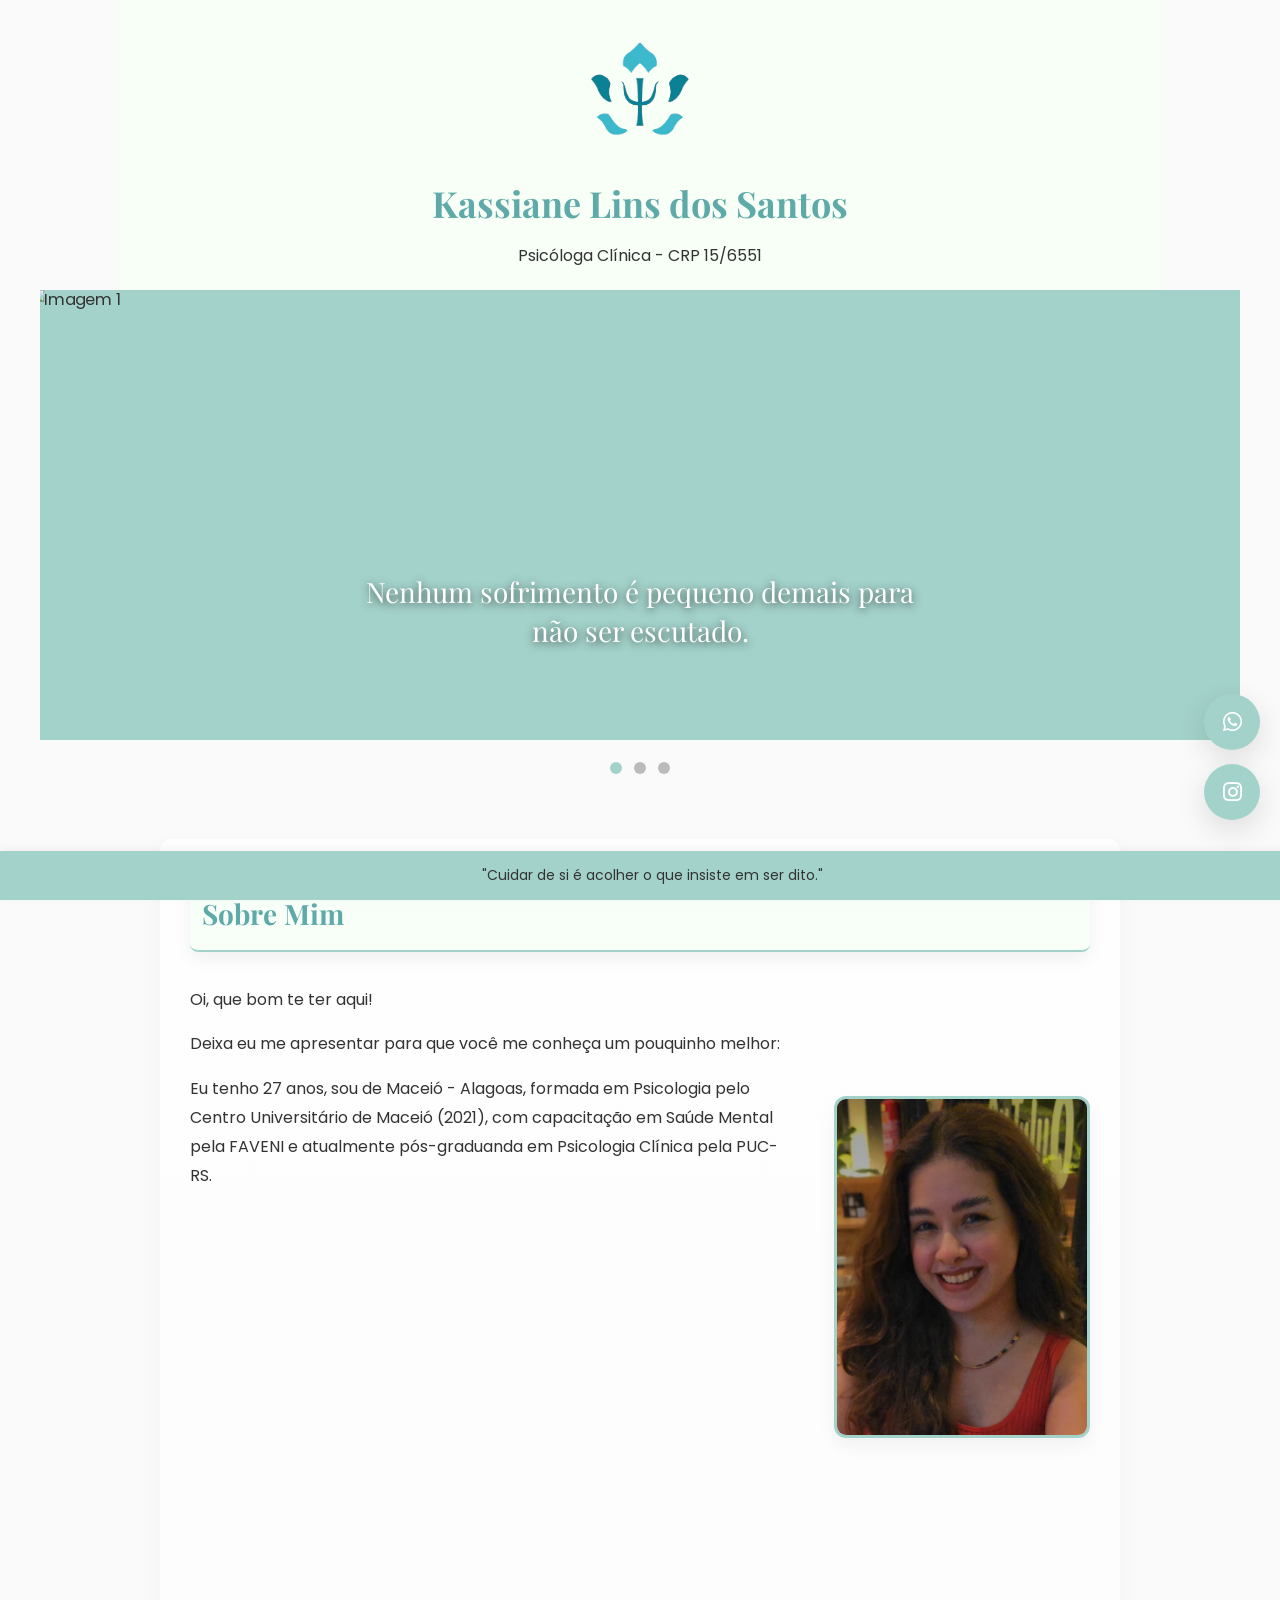
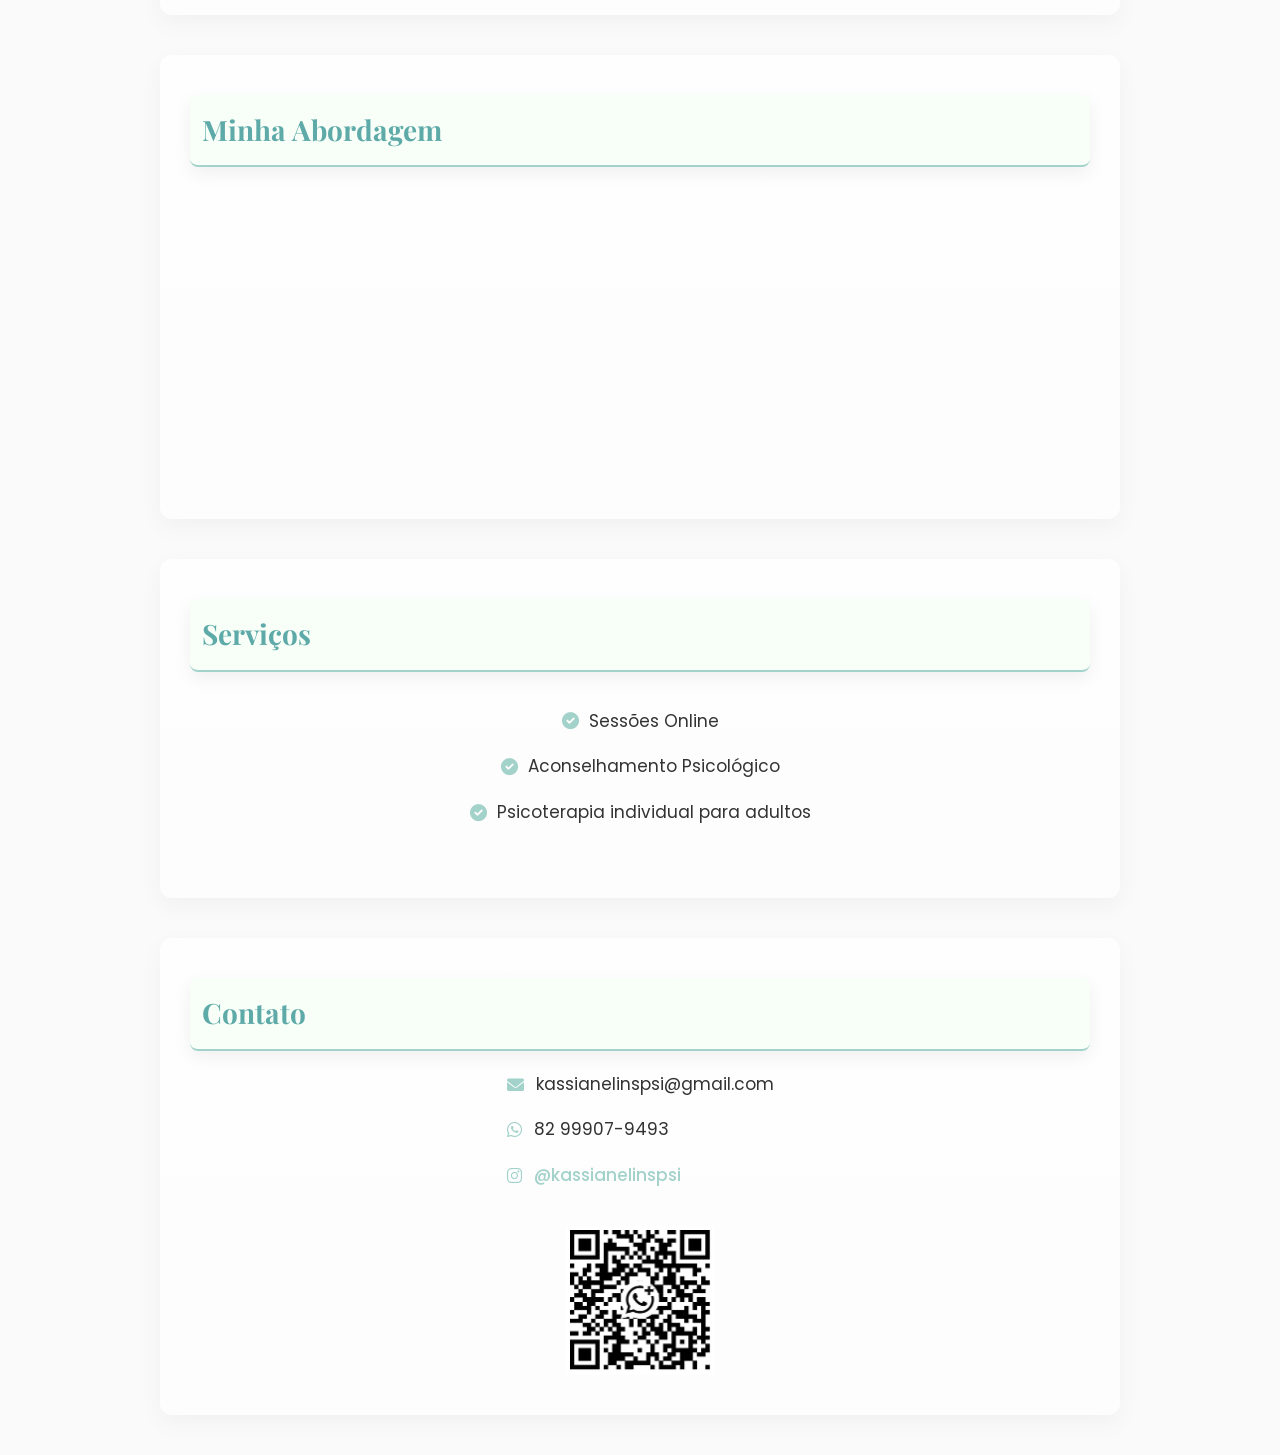
==== index.html @ fc00e834 ". ." ====
<!DOCTYPE html>
<html lang="pt-br">
<head>
<!-- Google tag (gtag.js) -->
<script async src="https://www.googletagmanager.com/gtag/js?id=AW-17583086967"></script>
<script>
  window.dataLayer = window.dataLayer || [];
  function gtag(){dataLayer.push(arguments);}
  gtag('js', new Date());
  gtag('config', 'AW-17583086967');
</script>

    
    <meta charset="UTF-8" />
    <meta name="viewport" content="width=device-width, initial-scale=1.0"/>
    <title>Kassiane Lins – Psicóloga Clínica</title>

    <link rel="stylesheet" href="css/style.css">

    <link href="https://fonts.googleapis.com/css2?family=Poppins:wght@300;400;500;600;700&family=Playfair+Display:ital,wght@0,400;0,700;1,400&display=swap" rel="stylesheet">
    <link rel="stylesheet" href="https://cdnjs.cloudflare.com/ajax/libs/font-awesome/6.0.0-beta3/css/all.min.css">
</head>
<body>

    <div class="header-placeholder" id="header-placeholder"></div>
    <div class="header" id="header" data-keep-floating="1">
        <img src="imagens/logo.png" alt="Logo Kassiane Lins Psicóloga" width="100" height="100" class="logo">
        <h1>Kassiane Lins dos Santos</h1>
        <p>Psicóloga Clínica - CRP 15/6551</p>
    </div>

    <main>
        <div class="slideshow-container">
            <div class="mySlides">
                <img src="https://picsum.photos/1200/450?random=1" alt="Imagem 1">
                <div class="text">Nenhum sofrimento é pequeno demais para não ser escutado.</div>
            </div>
            <div class="mySlides">
                <img src="https://picsum.photos/1200/450?random=2" alt="Imagem 2">
                <div class="text">Todo sujeito merece um espaço para dizer de si.</div>
            </div>
            <div class="mySlides">
                <img src="https://picsum.photos/1200/450?random=3" alt="Imagem 3">
                <div class="text">Na fala, cada um pode encontrar novos caminhos para viver.</div>
            </div>
        </div>

        <div class="dot-container">
            <span class="dot" onclick="currentSlide(1)"></span>
            <span class="dot" onclick="currentSlide(2)"></span>
            <span class="dot" onclick="currentSlide(3)"></span>
        </div>

        <section id="sobre">
            <h2>Sobre Mim</h2>
            <div class="section-sobre-content">
                <div class="section-sobre-text">
                    <p class="typing-text">Oi, que bom te ter aqui!</p>
                    <p class="typing-text">Deixa eu me apresentar para que você me conheça um pouquinho melhor:</p>
                    <p class="typing-text">Eu tenho 27 anos, sou de Maceió - Alagoas, formada em Psicologia pelo Centro Universitário de Maceió (2021), com capacitação em Saúde Mental pela FAVENI e atualmente pós-graduanda em Psicologia Clínica pela PUC-RS.</p>
                    <p class="typing-text">Amo estudar Psicanálise e ler, desde romances a poesias. Também amo ouvir jazz e o mar. Estar na natureza nos ajuda a nos conectar com nós mesmos, não é poético?</p>
                    <p class="typing-text">Já morei por um tempo na Argentina e trago comigo uma alma viajante, apaixonada por conhecer novas culturas e lugares.</p>
                    <p class="typing-text">
                        Meus atendimentos acontecem apenas on-line para qualquer lugar do Brasil e do mundo. Ah, em português e <em>en español</em>
                        <span class="flags">
                            <img src="imagens/flags/br.png" srcset="imagens/flags/br@2x.png 2x" alt="Bandeira do Brasil" class="flag-image"
                                    onerror="this.onerror=null; this.style.display='none'; var s=document.createElement('span'); s.className='flag-emoji-fallback'; s.textContent='🇧🇷'; this.parentNode.insertBefore(s,this.nextSibling);">
                            <img src="imagens/flags/es.png" srcset="imagens/flags/es@2x.png 2x" alt="Bandeira da Espanha" class="flag-image"
                                    onerror="this.onerror=null; this.style.display='none'; var s=document.createElement('span'); s.className='flag-emoji-fallback'; s.textContent='🇪🇸'; this.parentNode.insertBefore(s,this.nextSibling);">
                        </span>
                    </p>
                    <p class="typing-text">Vamos começar?</p>
                    <p class="typing-text">Mas antes, leia um pouquinho sobre a minha abordagem, minha linha teórica e o meu trabalho clínico. ⤵️</p>
                </div>
                <div class="section-sobre-image">
                    <img src="imagens/kassi-perfil.jpeg" alt="Perfil de Kassiane Lins" width="250" height="300" class="profile-img">
                </div>
            </div>
        </section>

        <section id="abordagem">
            <h2>Minha Abordagem</h2>
            <div class="section-content-centered">
                <p class="typing-text">Dedico-me ao atendimento clínico de adultos, oferecendo um espaço de escuta que considera a singularidade de cada sujeito. Entendo que todo sofrimento merece ser acolhido e que, muitas vezes, é nos detalhes do que se diz que se revelam sentidos importantes sobre a vida de cada uno.</p>
                <p class="typing-text">A psicanálise parte da ideia de que o inconsciente se manifesta na fala, nos sintomas e nos impasses que encontramos ao longo da vida. Meu trabalho é acompanhar o sujeito nesse percurso, possibilitando que encontre novas formas de se implicar em sua história e de lidar com aquilo que o faz sofrer.</p>
            </div>
        </section>

        <section id="servicos">
            <h2>Serviços</h2>
            <div class="section-content-centered">
                <ul>
                    <li><i class="fas fa-check-circle"></i> Sessões Online</li>
                    <li><i class="fas fa-check-circle"></i> Aconselhamento Psicológico</li>
                    <li><i class="fas fa-check-circle"></i> Psicoterapia individual para adultos</li>
                </ul>
            </div>
        </section>

        <section id="contato">
            <h2>Contato</h2>
            <div class="section-content-centered">
                <ul>
                    <li><i class="fas fa-envelope"></i> kassianelinspsi@gmail.com</li>
                    <li><i class="fab fa-whatsapp"></i> 82 99907-9493</li>
                    <li><i class="fab fa-instagram"></i> <a href="https://www.instagram.com/kassianelinspsi/" target="_blank" rel="noopener"> @kassianelinspsi</a></li>
                </ul>
                <img src="imagens/qrcode.jpg" alt="QR CODE do WhatsApp" width="150" style="margin-top: 20px;">
            </div>
        </section>
    </main>

    <div class="floating-buttons" data-keep-floating="1" aria-hidden="false">
        <a href="https://wa.me/5582999079493" target="_blank" class="whatsapp" title="WhatsApp" aria-label="WhatsApp" data-keep-floating="1" rel="noopener">
            <i class="fab fa-whatsapp" aria-hidden="true"></i>
        </a>
        <a href="https://www.instagram.com/kassianelinspsi/" target="_blank" class="instagram" title="Instagram" aria-label="Instagram" data-keep-floating="1" rel="noopener">
            <i class="fab fa-instagram" aria-hidden="true"></i>
        </a>
    </div>

    <footer>
        <p>"Cuidar de si é acolher o que insiste em ser dito."</p>
    </footer>

    <script src="javascript/script.js" defer></script>
</body>
</html>
---- css/style.css ----
:root {
    /* Paleta de cores */
    --cor-primaria: #a3d2ca;
    --cor-secundaria: #f7fff7;
    --cor-fundo: #fafafa;
    --cor-texto: #333;
    --cor-titulo: #5eaaa8;
    --cor-hover: #4b9e9d;
    --cor-interna: #ffffff;
    --cor-sombra: rgba(0, 0, 0, 0.05);

    /* Altura fixa do header sticky */
    --sticky-header-height: 70px;
}

body {
    font-family: 'Poppins', sans-serif;
    background-color: var(--cor-fundo);
    color: var(--cor-texto);
    line-height: 1.8;
    margin: 0;
    padding: 0;
    scroll-behavior: smooth;
}

.header-placeholder {
    height: 0;
    visibility: hidden;
    pointer-events: none;
    transition: height 0.3s ease;
}

.header-placeholder.active {
    height: var(--sticky-header-height);
}

/* --- Estilos do Header --- */
.header {
    text-align: center;
    padding: 40px 20px 20px;
    background-color: var(--cor-secundaria);
    position: relative;
    transition: background-color 0.3s ease, padding 0.3s ease, box-shadow 0.3s ease, transform 0.3s ease;
    z-index: 1000;
    max-width: 1000px;
    margin: 0 auto;
}

/* NOVO: Estilos do ícone de tradução */
.lang-icon {
    position: absolute;
    top: 20px;
    right: 20px;
    cursor: pointer;
    transition: transform 0.2s ease, opacity 0.2s ease;
    z-index: 1001; /* Fica acima de outros elementos */
}

.lang-icon:hover {
    transform: scale(1.1);
    opacity: 0.9;
}

.flag-image-btn {
    width: 24px; /* Tamanho de um emoji */
    height: 24px;
    border-radius: 50%;
    box-shadow: 0 4px 12px rgba(0,0,0,0.1);
}

/* NOVO: Ajustes para o cabeçalho fixo */
.header.sticky {
    position: fixed;
    top: 0;
    left: 0;
    right: 0;
    width: 100%;
    padding: 12px 20px;
    background-color: rgba(75,158,157,0.95);
    z-index: 1100;
    box-shadow: 0 6px 18px rgba(0,0,0,0.12);
    backdrop-filter: blur(6px);
    display: flex;
    align-items: center;
    justify-content: center;
    flex-wrap: wrap;
    max-width: none;
    margin: 0;
    height: var(--sticky-header-height);
}

.header.sticky .lang-icon {
    top: 10px; /* Alinha o botão no cabeçalho fixo */
}

.header .logo {
    margin-bottom: 15px;
    transition: width 0.3s ease, height 0.3s ease, margin 0.3s ease;
}

.header.sticky .logo {
    width: 72px;
    height: 72px;
    margin-bottom: 0;
}

.header h1 {
    font-family: 'Playfair Display', serif;
    font-size: 36px;
    font-weight: 700;
    color: var(--cor-titulo);
    margin: 6px 0;
    transition: font-size 0.3s ease, color 0.3s ease;
}

.header p {
    font-size: 16px;
    font-weight: 400;
    color: var(--cor-texto);
    margin: 0;
    transition: opacity 0.3s ease;
}

.header.sticky h1, .header.sticky p, .header.sticky .lang-icon img {
    color: var(--cor-interna);
}

.header.sticky h1 {
    font-size: 20px;
    margin-left: 10px;
}

.header.sticky p {
    display: none;
    opacity: 0;
}

.header .cta-button {
    display: none;
}

.header.sticky .cta-button {
    display: inline-block;
    margin-left: 12px;
    padding: 4px 8px;
    background-color: var(--cor-primaria);
    color: var(--cor-interna);
    font-size: 15px;
    border-radius: 10px;
    text-decoration: none;
    transition: background-color 0.3s ease, transform 0.2s ease;
}

.header.sticky .cta-button:hover {
    transform: translateY(-2px);
    background-color: var(--cor-hover);
}

.header.sticky .logo, .header.sticky h1, .header.sticky .cta-button {
    vertical-align: middle;
}

/* --- Estilos do Slideshow --- */
.slideshow-container {
    width: 100%;
    position: relative;
    margin: 0 auto;
    overflow: hidden;
    max-width: 1200px;
}

.mySlides {
    display: none;
    position: relative;
}

.mySlides img {
    width: 100%;
    height: 450px;
    object-fit: cover;
    display: block;
    transition: transform 0.6s ease;
}

.mySlides.active img {
    transform: scale(1.02);
}

.text {
    position: absolute;
    bottom: 20%;
    left: 50%;
    transform: translateX(-50%);
    color: white;
    font-size: 28px;
    font-family: 'Playfair Display', serif;
    text-shadow: 0px 2px 8px rgba(0,0,0,0.7);
    text-align: center;
    max-width: 90%;
    line-height: 1.4;
}

.dot-container {
    text-align: center;
    padding: 15px;
    background: var(--cor-fundo);
}

.dot {
    cursor: pointer;
    height: 12px;
    width: 12px;
    margin: 0 4px;
    background-color: #bbb;
    border-radius: 50%;
    display: inline-block;
    transition: background-color 0.6s ease;
}

.active, .dot:hover {
    background-color: var(--cor-primaria);
}

/* --- Estilos das Seções --- */
section {
    max-width: 900px;
    margin: 40px auto;
    padding: 40px 30px;
    background: linear-gradient(180deg, rgba(255,255,255,0.8), rgba(255,255,255,0.6));
    border-radius: 12px;
    box-shadow: 0 8px 24px rgba(0,0,0,0.04);
}

section h2 {
    font-family: 'Playfair Display', serif;
    font-size: 28px;
    font-weight: 700;
    color: var(--cor-titulo);
    margin: 0 0 18px 0;
    padding: 10px 12px;
    border-radius: 8px;
    z-index: 900;
    background: linear-gradient(180deg, rgba(247,255,247,0.95), rgba(247,255,247,0.9));
    backdrop-filter: blur(4px);
    box-shadow: 0 6px 18px rgba(0,0,0,0.06);
    border-bottom: 2px solid var(--cor-primaria);
}

/* Apenas os títulos das seções 'Sobre Mim' e 'Minha Abordagem' terão o efeito de sticky */
#sobre h2, #abordagem h2 {
    position: sticky;
    top: var(--sticky-header-height);
}

.section-sobre-content {
    display: flex;
    flex-direction: column;
    align-items: center;
    text-align: center;
    gap: 20px;
}

.section-sobre-text {
    flex: 1;
}

.section-sobre-image {
    text-align: center;
}

@media (min-width: 768px) {
    .section-sobre-content {
        flex-direction: row;
        text-align: left;
    }
    .section-sobre-image {
        order: 2;
        padding-left: 30px;
        position: static;
        align-self: auto;
    }
    .section-sobre-text {
        order: 1;
    }
}

.profile-img {
    border-radius: 12px;
    border: 3px solid var(--cor-primaria);
    box-shadow: 0 8px 18px var(--cor-sombra);
    max-width: 100%;
    height: auto;
}

.section-content-centered {
    display: flex;
    flex-direction: column;
    align-items: center;
    text-align: center;
}

.section-content-centered p {
    max-width: 700px;
}

/* Oculta o texto para a animação de digitação */
.typing-text {
    opacity: 0;
    transition: opacity 1s ease-in; /* Ajustado para uma transição mais suave */
    position: relative;
}

.typing-text.is-visible {
    opacity: 1;
}

/* Remove o efeito de fumaça, pois causa o bug */
.typing-text span {
    display: inline-block;
}

/* NEW: container que remove o whitespace padrão entre imgs inline */
.flags {
    display: inline-flex;
    gap: 0; /* sem espaço entre as bandeiras */
    align-items: center;
    vertical-align: middle;
}

/* Classe para inserir imagens de bandeira no tamanho de emoji */
.flag-image {
    /* use altura fixa (pixel) para consistência cross-device */
    height: 18px;
    width: auto;
    vertical-align: middle;
    margin: 0; /* removido o espaçamento lateral para colar as bandeiras */
    border-radius: 2px;
    box-shadow: 0 1px 3px rgba(0,0,0,0.08);
    border: 0.5px solid rgba(0,0,0,0.06);
    display: inline-block;
    object-fit: contain;
}

/* Fallback emoji quando a imagem não carregar */
.flag-emoji-fallback {
    font-size: 18px;
    line-height: 1;
    vertical-align: middle;
    margin: 0; /* alinhamento sem espaços */
    display: inline-block;
}

.cta-button {
    display: inline-block;
    margin-top: 20px;
    padding: 12px 24px;
    background-color: var(--cor-primaria);
    color: var(--cor-interna);
    text-decoration: none;
    border-radius: 8px;
    font-weight: 600;
    font-size: 18px;
    transition: background-color 0.3s ease, transform 0.18s ease;
}

.cta-button:hover {
    background-color: var(--cor-hover);
    transform: translateY(-3px);
}

ul {
    list-style: none;
    padding: 0;
    display: flex;
    flex-direction: column;
    align-items: center;
    text-align: center;
}

ul li {
    margin-bottom: 15px;
    font-size: 17px;
    display: flex;
    align-items: center;
    justify-content: center;
}

/* Estilos e animação para o ícone de check-circle */
ul li i {
    margin-right: 10px;
    color: var(--cor-primaria);
    vertical-align: middle;
    animation: pulse-check 2s infinite;
}

@keyframes pulse-check {
    0% { transform: scale(1); color: var(--cor-primaria); }
    50% { transform: scale(1.1); color: var(--cor-hover); }
    100% { transform: scale(1); color: var(--cor-primaria); }
}

/* --- Estilos do Footer --- */
footer {
    text-align: center;
    padding: 12px;
    background-color: var(--cor-primaria);
    color: var(--cor-texto);
    box-shadow: 0 -2px 8px var(--cor-sombra);
    position: fixed;
    bottom: 0;
    width: 100%;
    z-index: 999;
}

footer p {
    font-size: 14px;
    margin: 0;
}

/* --- Estilos dos botões flutuantes --- */
.floating-buttons {
    position: fixed;
    right: 20px;
    bottom: 80px; /* Posiciona os botões acima do rodapé */
    display: flex;
    flex-direction: column;
    gap: 14px;
    z-index: 2147483646;
    pointer-events: auto;
}

.floating-buttons a {
    width: 56px;
    height: 56px;
    display: inline-flex;
    align-items: center;
    justify-content: center;
    border-radius: 50%;
    background: var(--cor-primaria);
    color: var(--cor-interna);
    text-decoration: none;
    font-size: 22px;
    box-shadow: 0 10px 30px rgba(0,0,0,0.12);
    transition: transform .18s ease, box-shadow .18s ease;
}
.floating-buttons a:hover {
    transform: translateY(-4px) scale(1.06);
    box-shadow: 0 14px 40px rgba(0,0,0,0.18);
}

/* Animação para o botão do WhatsApp */
.floating-buttons a.whatsapp {
    animation: pulse-red 2.5s ease-out infinite;
}

@keyframes pulse-red {
    0% { transform: scale(1); box-shadow: 0 0 0 0 rgba(255,0,0,0.4); }
    50% { transform: scale(1.06); box-shadow: 0 0 0 12px rgba(255,0,0,0); }
    100% { transform: scale(1); box-shadow: 0 0 0 0 rgba(255,0,0,0); }
}

/* Nova regra para o link do Instagram */
#contato ul li a {
    color: var(--cor-primaria); /* Usa a cor ciano definida */
    text-decoration: none;
    font-weight: 500;
}

/* Ajustes para telas bem pequenas */
@media (max-width: 480px) {
    section {
        padding: 20px;
        margin: 20px 12px;
    }
    .flag-image {
        height: 16px;
        margin: 0;
    }
    .flag-emoji-fallback {
        font-size: 16px;
        margin: 0;
    }
    .header .lang-icon {
        top: 20px; /* Mantém a posição original */
        right: 20px;
    }
}

/* --- Responsividade --- */
@media (min-width: 768px) {
    .section-sobre-content {
        flex-direction: row;
        text-align: left;
    }
    .section-sobre-image {
        order: 2;
        padding-left: 30px;
        position: static;
        align-self: auto;
    }
    .section-sobre-text {
        order: 1;
    }
    .header.sticky h1 {
        font-size: 24px;
    }
    .header.sticky .logo {
        width: 50px;
        height: 50px;
    }
    /* Estilos da seção de Contato */
    #contato ul {
        /* Centraliza a lista inteira, mas os itens internos se alinham à esquerda */
        align-items: flex-start;
        max-width: 400px; /* Limita a largura para centralizar em telas maiores */
        margin: 0 auto;
    }
    #contato ul li {
        /* Garante que o ícone e o texto permaneçam alinhados no início da linha */
        justify-content: flex-start;
        text-align: left; /* Alinha o texto à esquerda */
        width: 100%; /* Ocupa a largura total para alinhar corretamente */
        max-width: 300px; /* Evita que a lista fique muito larga em telas grandes */
    }
    #contato ul li i {
        margin-right: 12px;
    }
}

@media (max-width: 767px) {
    .header h1 {
        font-size: 28px;
    }
    .header p {
        font-size: 16px;
    }
    section {
        margin: 24px 15px;
        padding: 24px;
    }
    section h2 {
        font-size: 20px;
    }
    #sobre h2, #abordagem h2 {
        top: calc(var(--sticky-header-height) + 8px);
    }
    .floating-buttons {
        bottom: 80px;
        top: auto;
    }
    .floating-buttons a {
        width: 48px;
        height: 48px;
        font-size: 20px;
    }
    .header.sticky {
        display: flex;
        flex-direction: row;
        align-items: center;
        justify-content: flex-start;
        height: auto;
        padding: 8px 15px;
        position: fixed;
    }
    .header.sticky .logo {
        display: block; /* Garante que o logo apareça no cabeçalho fixo */
        width: 50px; /* Reduz o tamanho do logo */
        height: 50px;
        margin-right: 10px;
    }
    .header.sticky h1 {
        font-size: 18px;
        margin: 0;
        text-align: left;
    }
    /* Oculta o botão 'Vamos Conversar' no cabeçalho em telas menores */
    .header.sticky .cta-button {
        display: none;
    }
    /* Estilos da seção de Contato */
    #contato ul {
        /* Centraliza a lista inteira, mas os itens internos se alinham à esquerda */
        align-items: flex-start;
        max-width: 400px; /* Limita a largura para centralizar em telas maiores */
        margin: 0 auto;
    }
    #contato ul li {
        /* Garante que o ícone e o texto permaneçam alinhados no início da linha */
        justify-content: flex-start;
        text-align: left; /* Alinha o texto à esquerda */
        width: 100%; /* Ocupa a largura total para alinhar corretamente */
        max-width: 300px; /* Evita que a lista fique muito larga em telas grandes */
    }
    #contato ul li i {
        margin-right: 12px;
    }
    
    .header.sticky .lang-icon {
        top: 10px; /* Alinha o botão no cabeçalho fixo */
        right: 15px; /* Adiciona espaçamento da direita */
    }
}
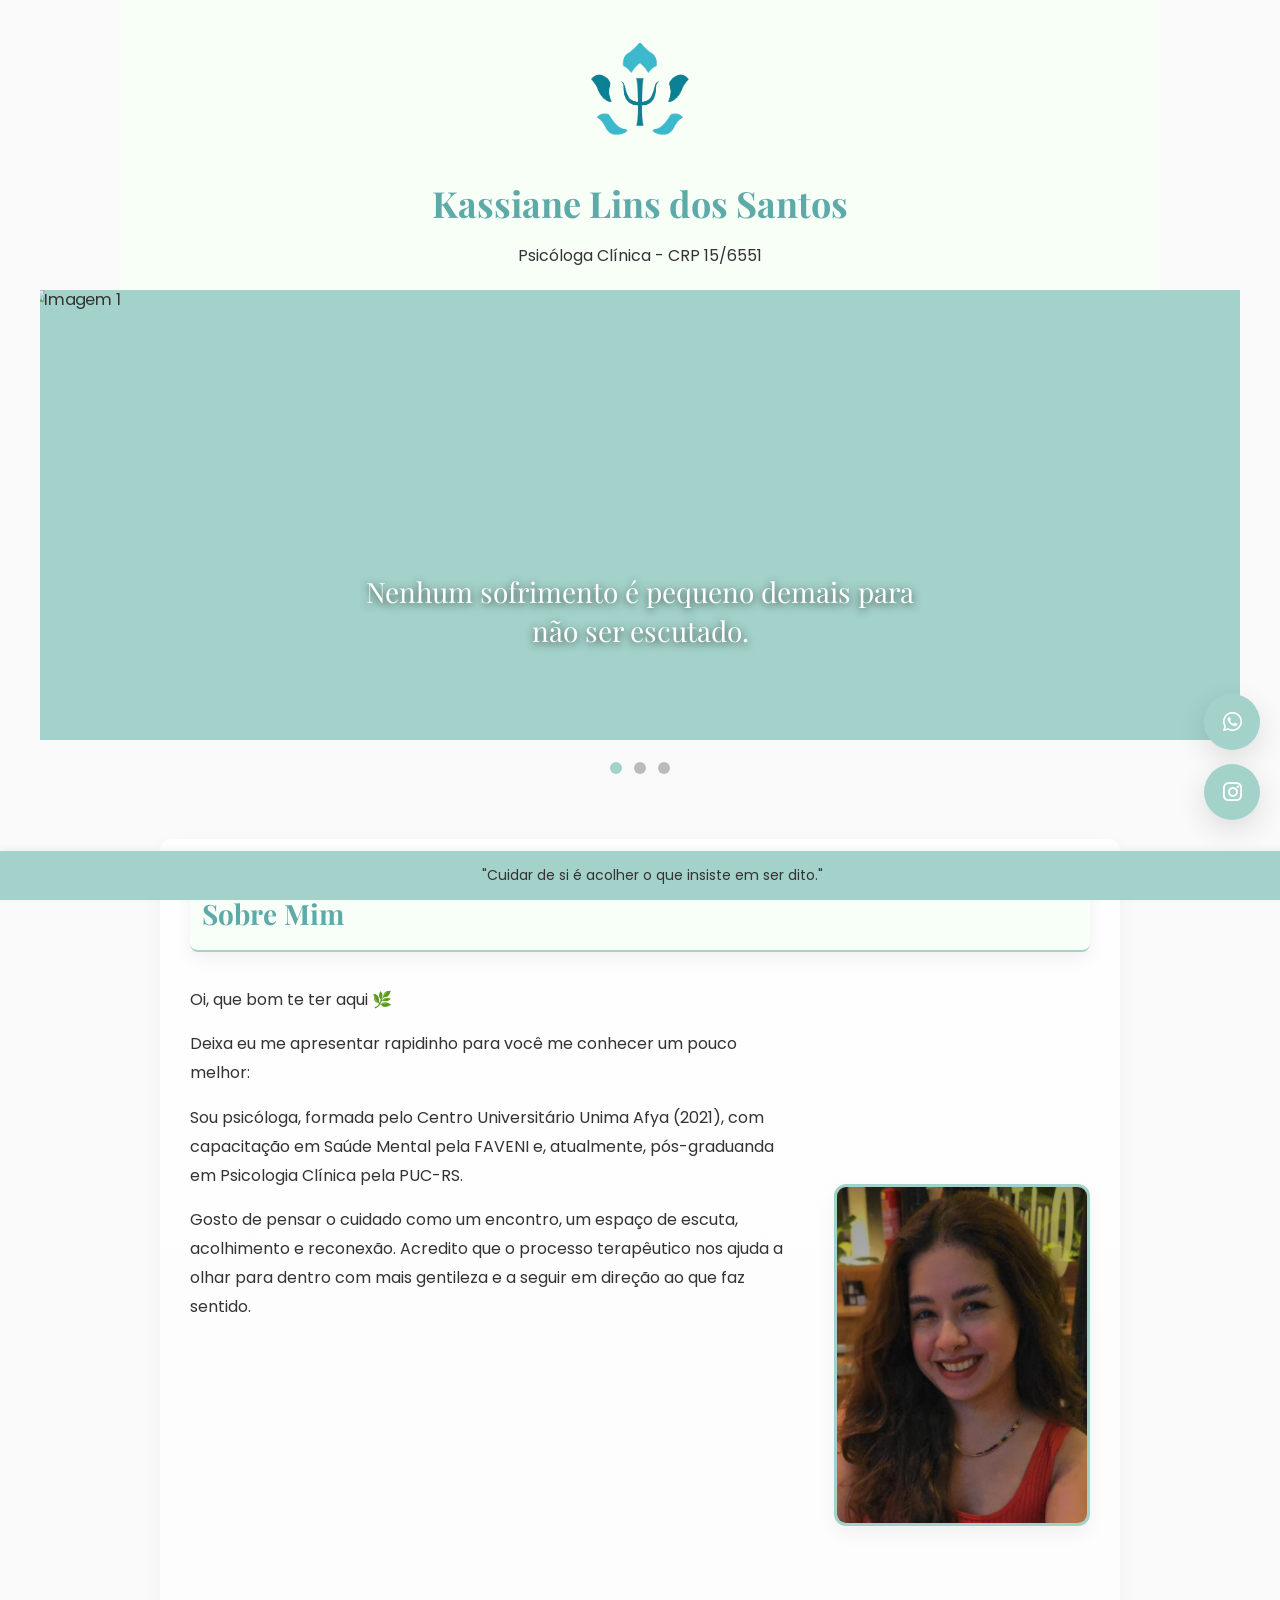
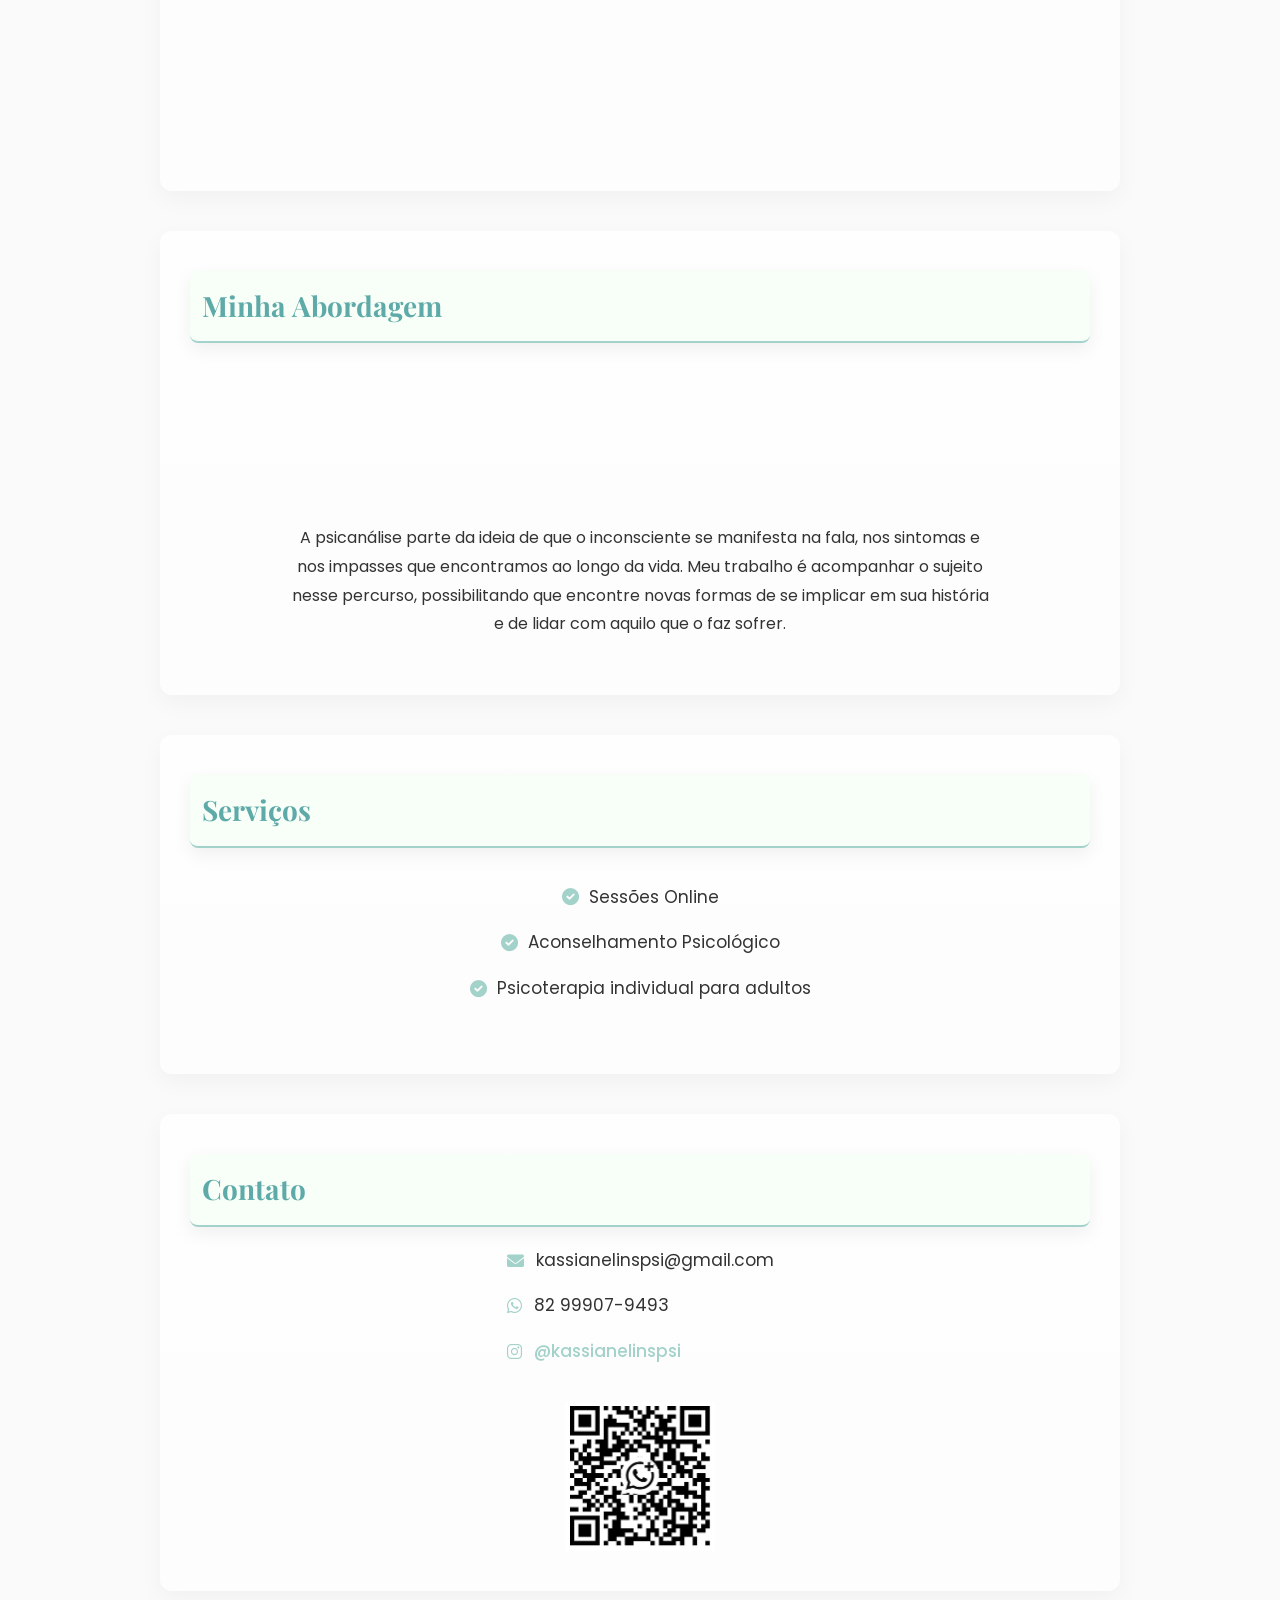
==== commit f0a8b623: "edt txt ." ====
--- a/index.html
+++ b/index.html
@@ -55,11 +55,13 @@
             <h2>Sobre Mim</h2>
             <div class="section-sobre-content">
                 <div class="section-sobre-text">
-                    <p class="typing-text">Oi, que bom te ter aqui!</p>
-                    <p class="typing-text">Deixa eu me apresentar para que você me conheça um pouquinho melhor:</p>
-                    <p class="typing-text">Eu tenho 27 anos, sou de Maceió - Alagoas, formada em Psicologia pelo Centro Universitário de Maceió (2021), com capacitação em Saúde Mental pela FAVENI e atualmente pós-graduanda em Psicologia Clínica pela PUC-RS.</p>
-                    <p class="typing-text">Amo estudar Psicanálise e ler, desde romances a poesias. Também amo ouvir jazz e o mar. Estar na natureza nos ajuda a nos conectar com nós mesmos, não é poético?</p>
-                    <p class="typing-text">Já morei por um tempo na Argentina e trago comigo uma alma viajante, apaixonada por conhecer novas culturas e lugares.</p>
+                    <p class="typing-text">Oi, que bom te ter aqui 🌿</p>
+                    <p class="typing-text">Deixa eu me apresentar rapidinho para você me conhecer um pouco melhor:</p>
+                    <p class="typing-text">Sou psicóloga, formada pelo Centro Universitário Unima Afya (2021), com capacitação em Saúde Mental pela FAVENI e, atualmente, pós-graduanda em Psicologia Clínica pela PUC-RS.</p>
+                    <p class="typing-text">Gosto de pensar o cuidado como um encontro, um espaço de escuta, acolhimento e reconexão. Acredito que o processo terapêutico nos ajuda a olhar para dentro com mais gentileza e a seguir em direção ao que faz sentido.</p>
+                    <p class="typing-text">Já morei por um tempo em outro país e trago dessa experiência um olhar interessado e aberto para as diferentes formas de ser e de estar no mundo.</p>
+                    <p class="typing-text">Atendo on-line, para qualquer lugar do Brasil e do mundo, em português e espanhol.</p>
+                    <p class="typing-text">Vamos começar? 💬</p>
                     <p class="typing-text">
                         Meus atendimentos acontecem apenas on-line para qualquer lugar do Brasil e do mundo. Ah, em português e <em>en español</em>
                         <span class="flags">
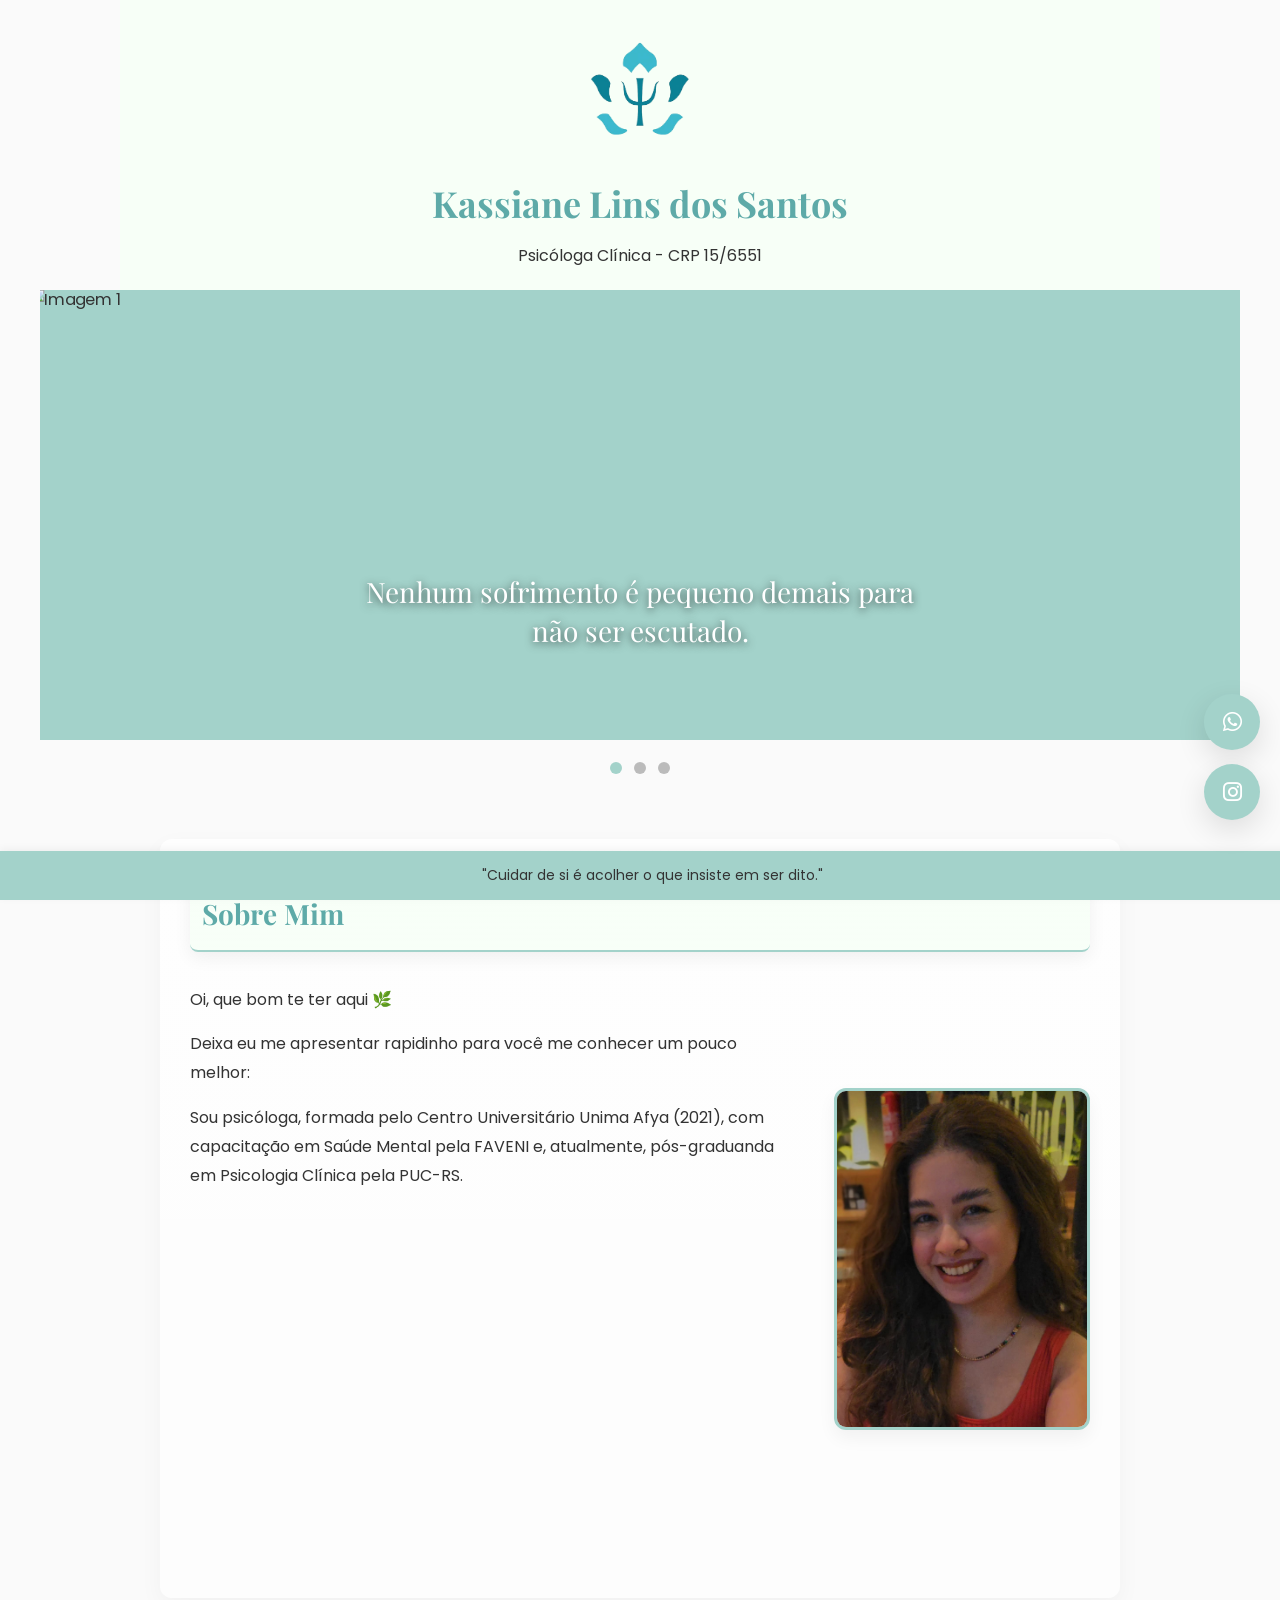
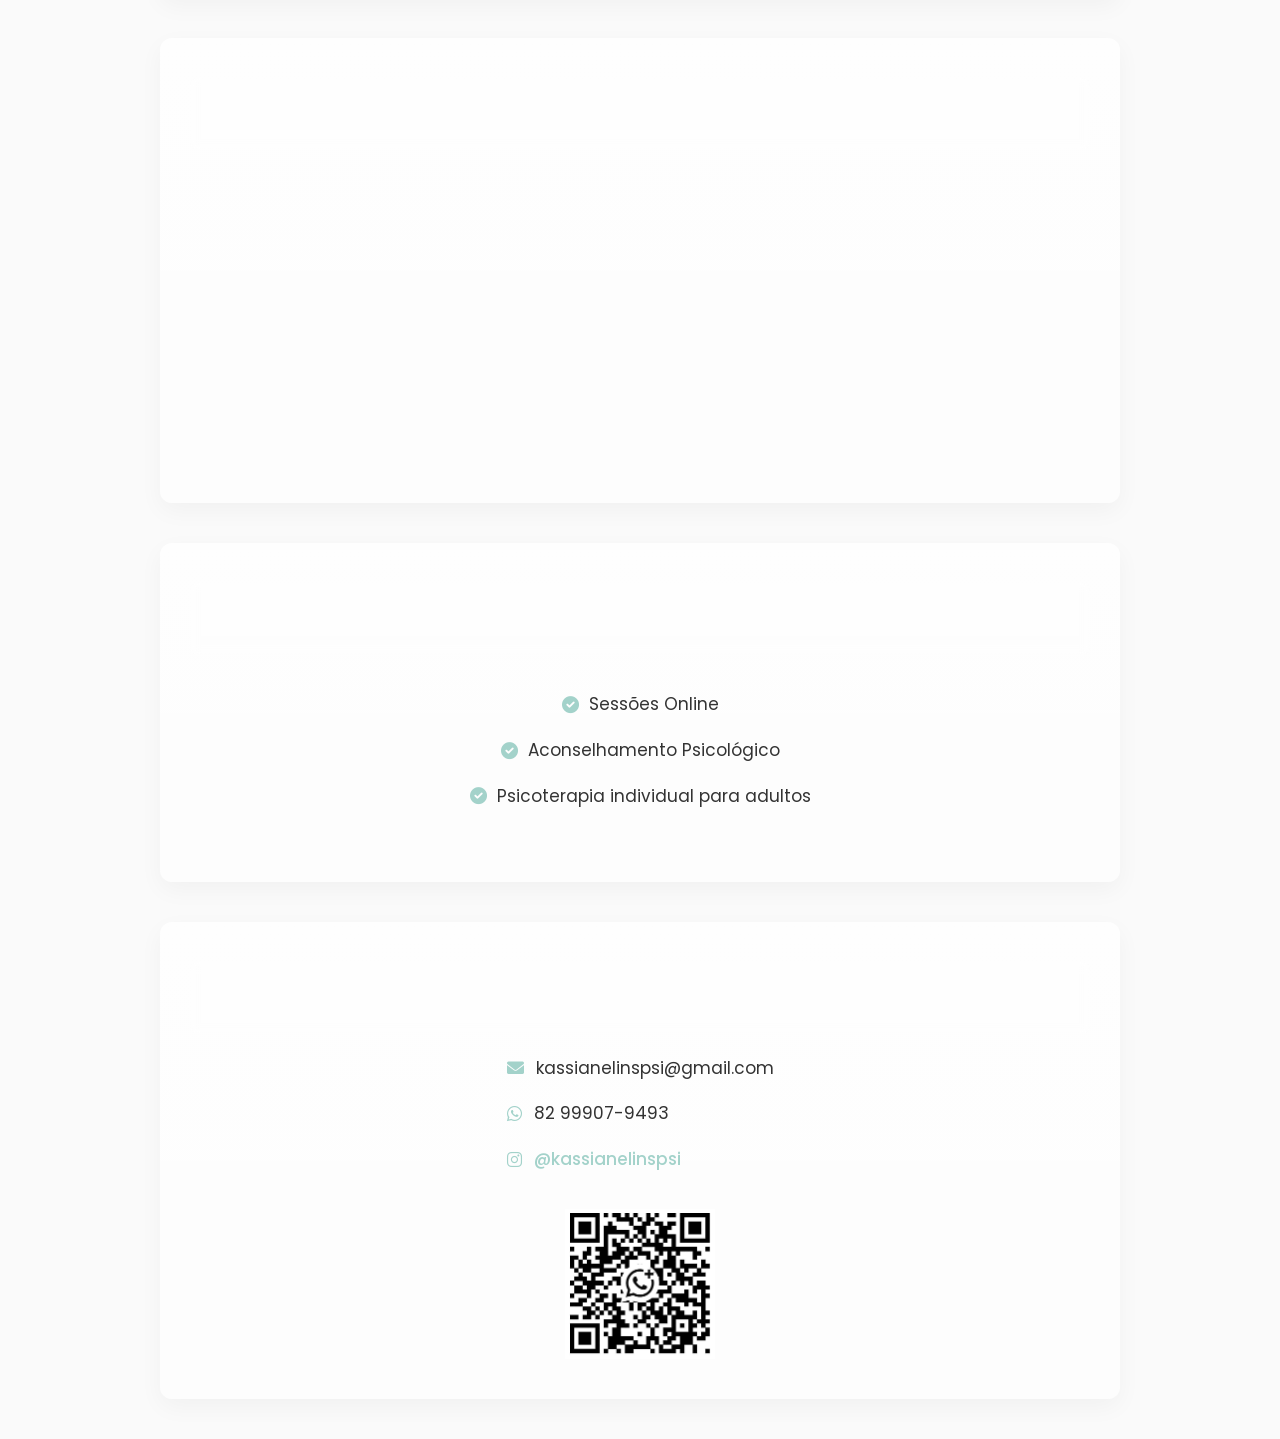
==== commit 2b29cbae: "edt new text" ====
--- a/index.html
+++ b/index.html
@@ -62,17 +62,6 @@
                     <p class="typing-text">Já morei por um tempo em outro país e trago dessa experiência um olhar interessado e aberto para as diferentes formas de ser e de estar no mundo.</p>
                     <p class="typing-text">Atendo on-line, para qualquer lugar do Brasil e do mundo, em português e espanhol.</p>
                     <p class="typing-text">Vamos começar? 💬</p>
-                    <p class="typing-text">
-                        Meus atendimentos acontecem apenas on-line para qualquer lugar do Brasil e do mundo. Ah, em português e <em>en español</em>
-                        <span class="flags">
-                            <img src="imagens/flags/br.png" srcset="imagens/flags/br@2x.png 2x" alt="Bandeira do Brasil" class="flag-image"
-                                    onerror="this.onerror=null; this.style.display='none'; var s=document.createElement('span'); s.className='flag-emoji-fallback'; s.textContent='🇧🇷'; this.parentNode.insertBefore(s,this.nextSibling);">
-                            <img src="imagens/flags/es.png" srcset="imagens/flags/es@2x.png 2x" alt="Bandeira da Espanha" class="flag-image"
-                                    onerror="this.onerror=null; this.style.display='none'; var s=document.createElement('span'); s.className='flag-emoji-fallback'; s.textContent='🇪🇸'; this.parentNode.insertBefore(s,this.nextSibling);">
-                        </span>
-                    </p>
-                    <p class="typing-text">Vamos começar?</p>
-                    <p class="typing-text">Mas antes, leia um pouquinho sobre a minha abordagem, minha linha teórica e o meu trabalho clínico. ⤵️</p>
                 </div>
                 <div class="section-sobre-image">
                     <img src="imagens/kassi-perfil.jpeg" alt="Perfil de Kassiane Lins" width="250" height="300" class="profile-img">
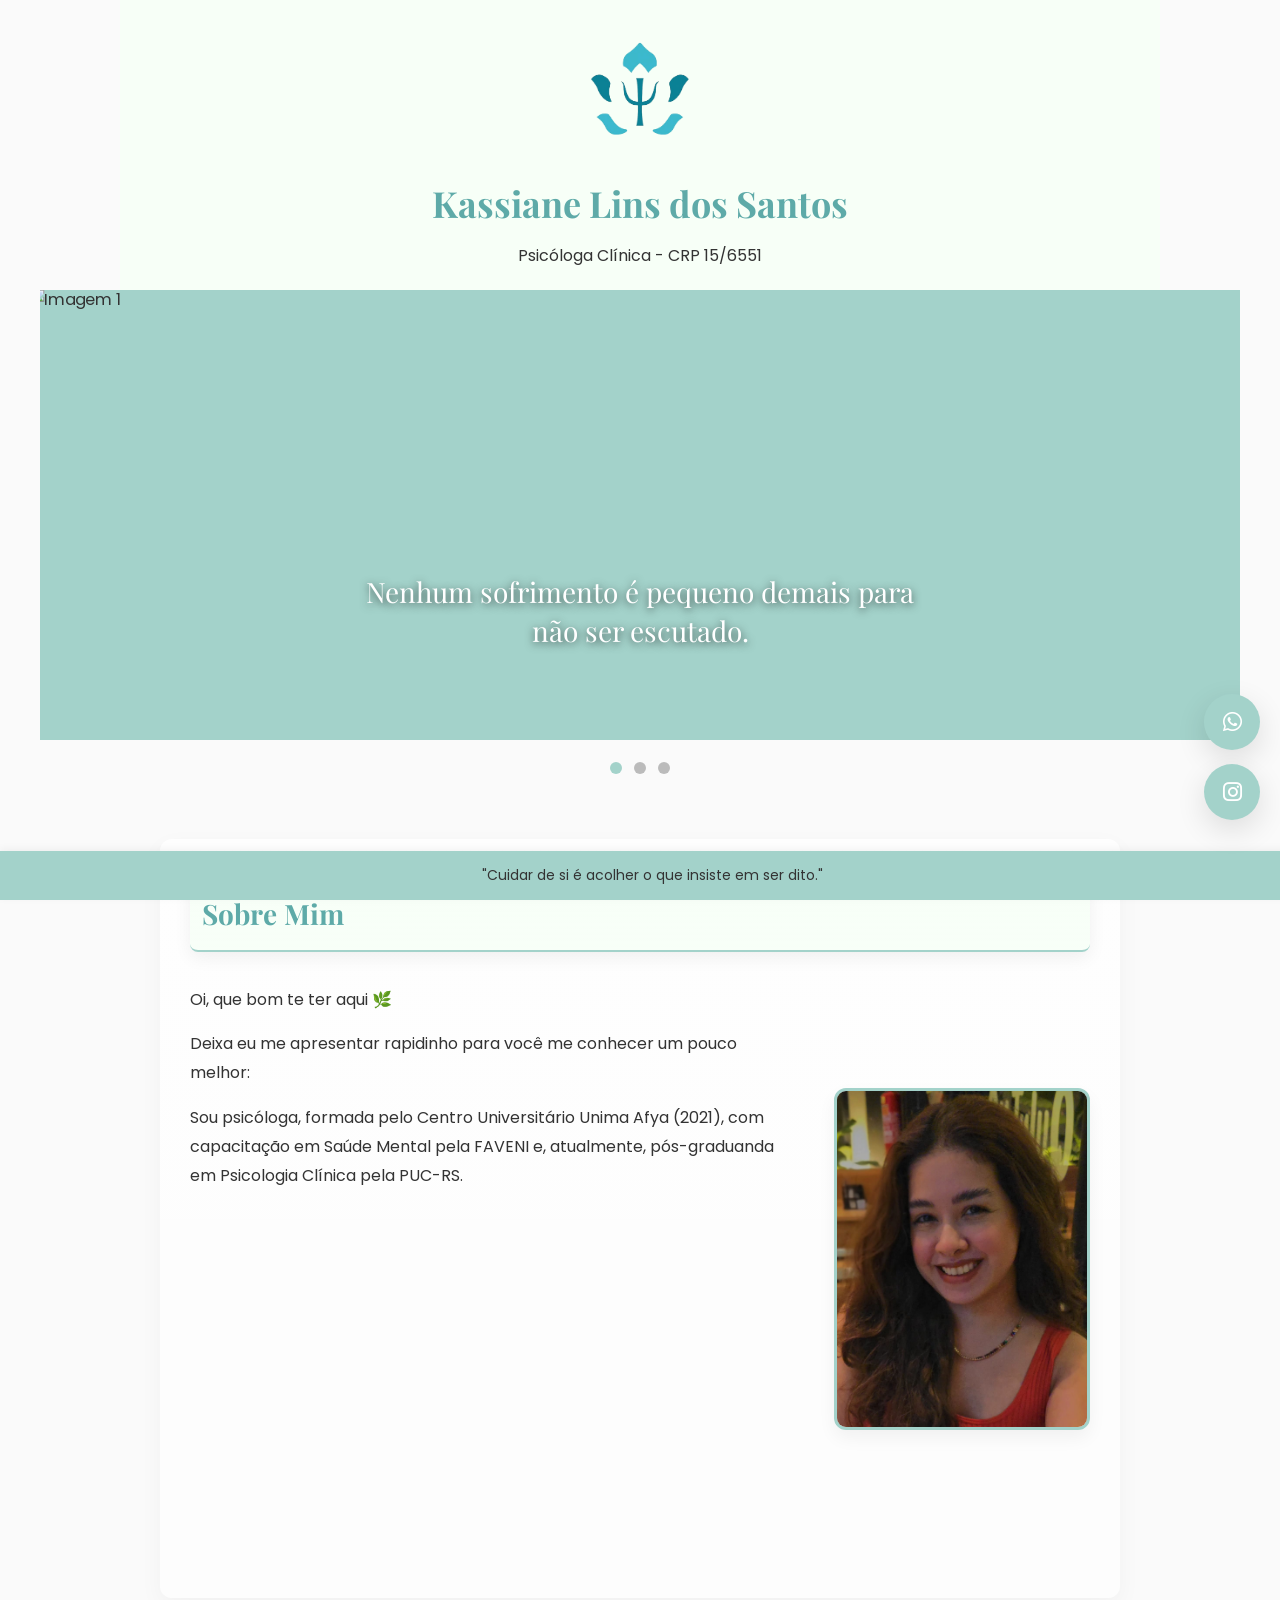
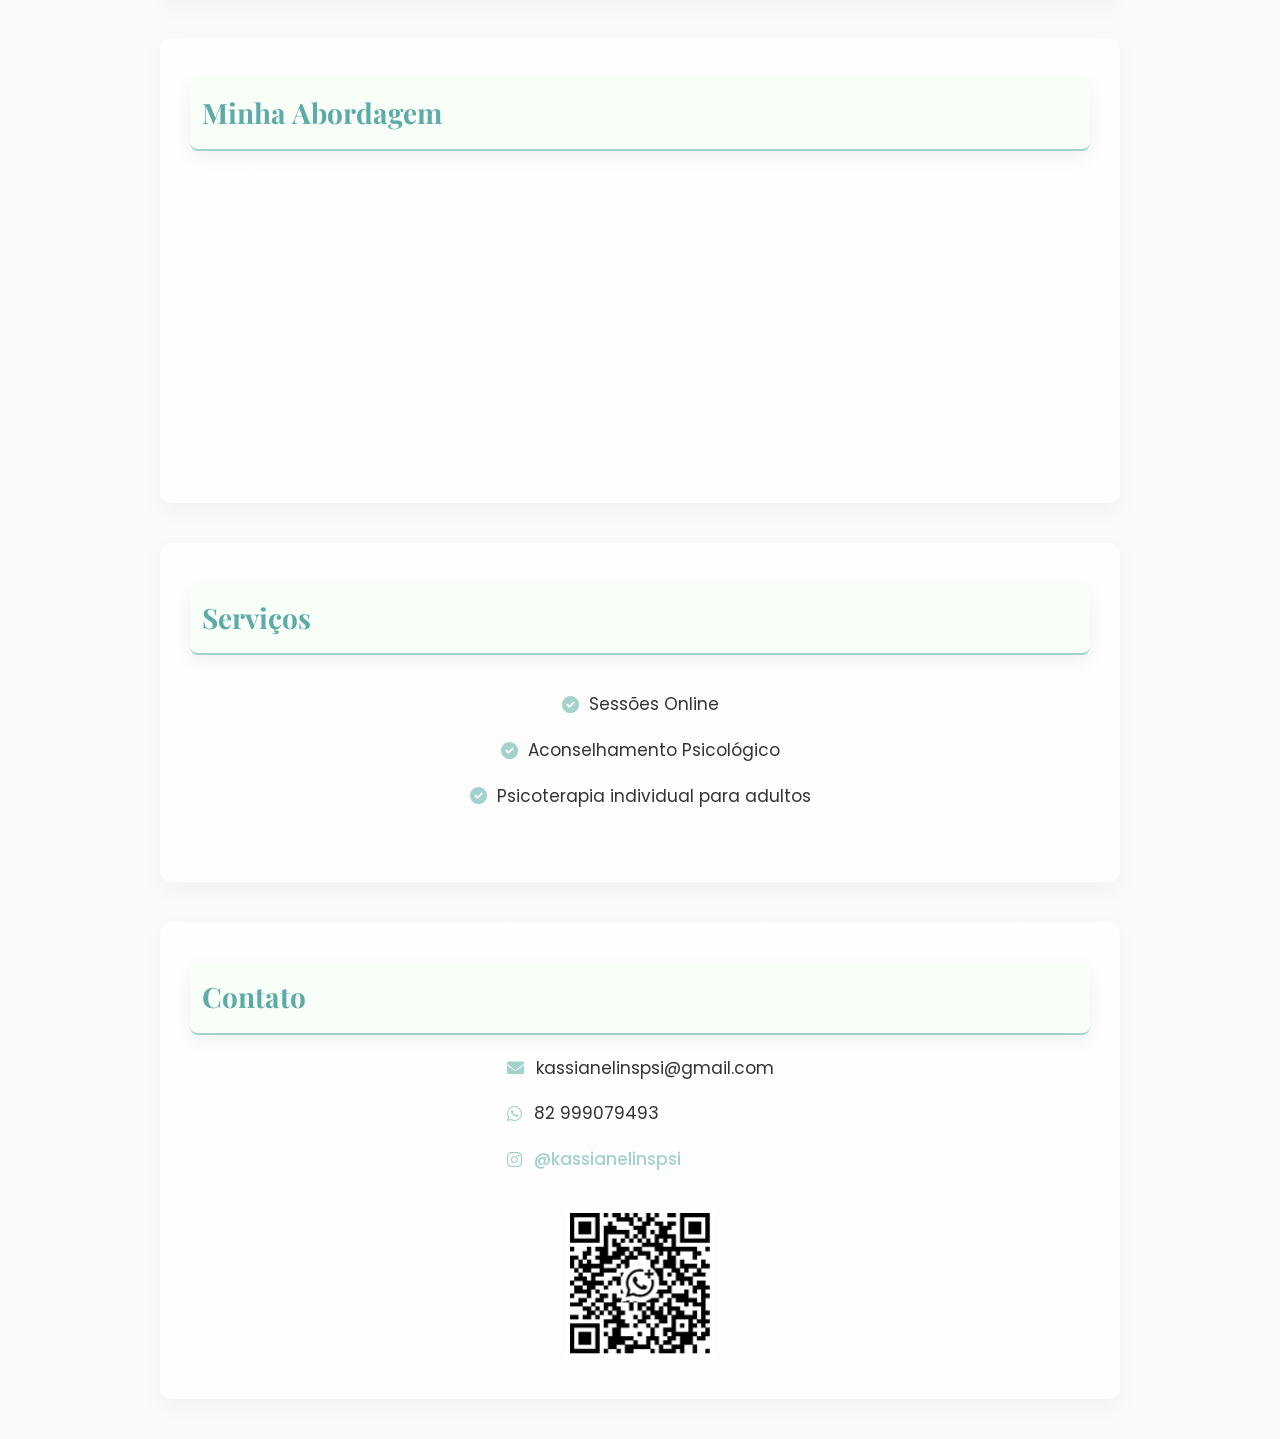
==== commit 676eb990: "update txt" ====
--- a/index.html
+++ b/index.html
@@ -93,7 +93,7 @@
             <div class="section-content-centered">
                 <ul>
                     <li><i class="fas fa-envelope"></i> kassianelinspsi@gmail.com</li>
-                    <li><i class="fab fa-whatsapp"></i> 82 99907-9493</li>
+                    <li><i class="fab fa-whatsapp"></i> 82 999079493</li>
                     <li><i class="fab fa-instagram"></i> <a href="https://www.instagram.com/kassianelinspsi/" target="_blank" rel="noopener"> @kassianelinspsi</a></li>
                 </ul>
                 <img src="imagens/qrcode.jpg" alt="QR CODE do WhatsApp" width="150" style="margin-top: 20px;">
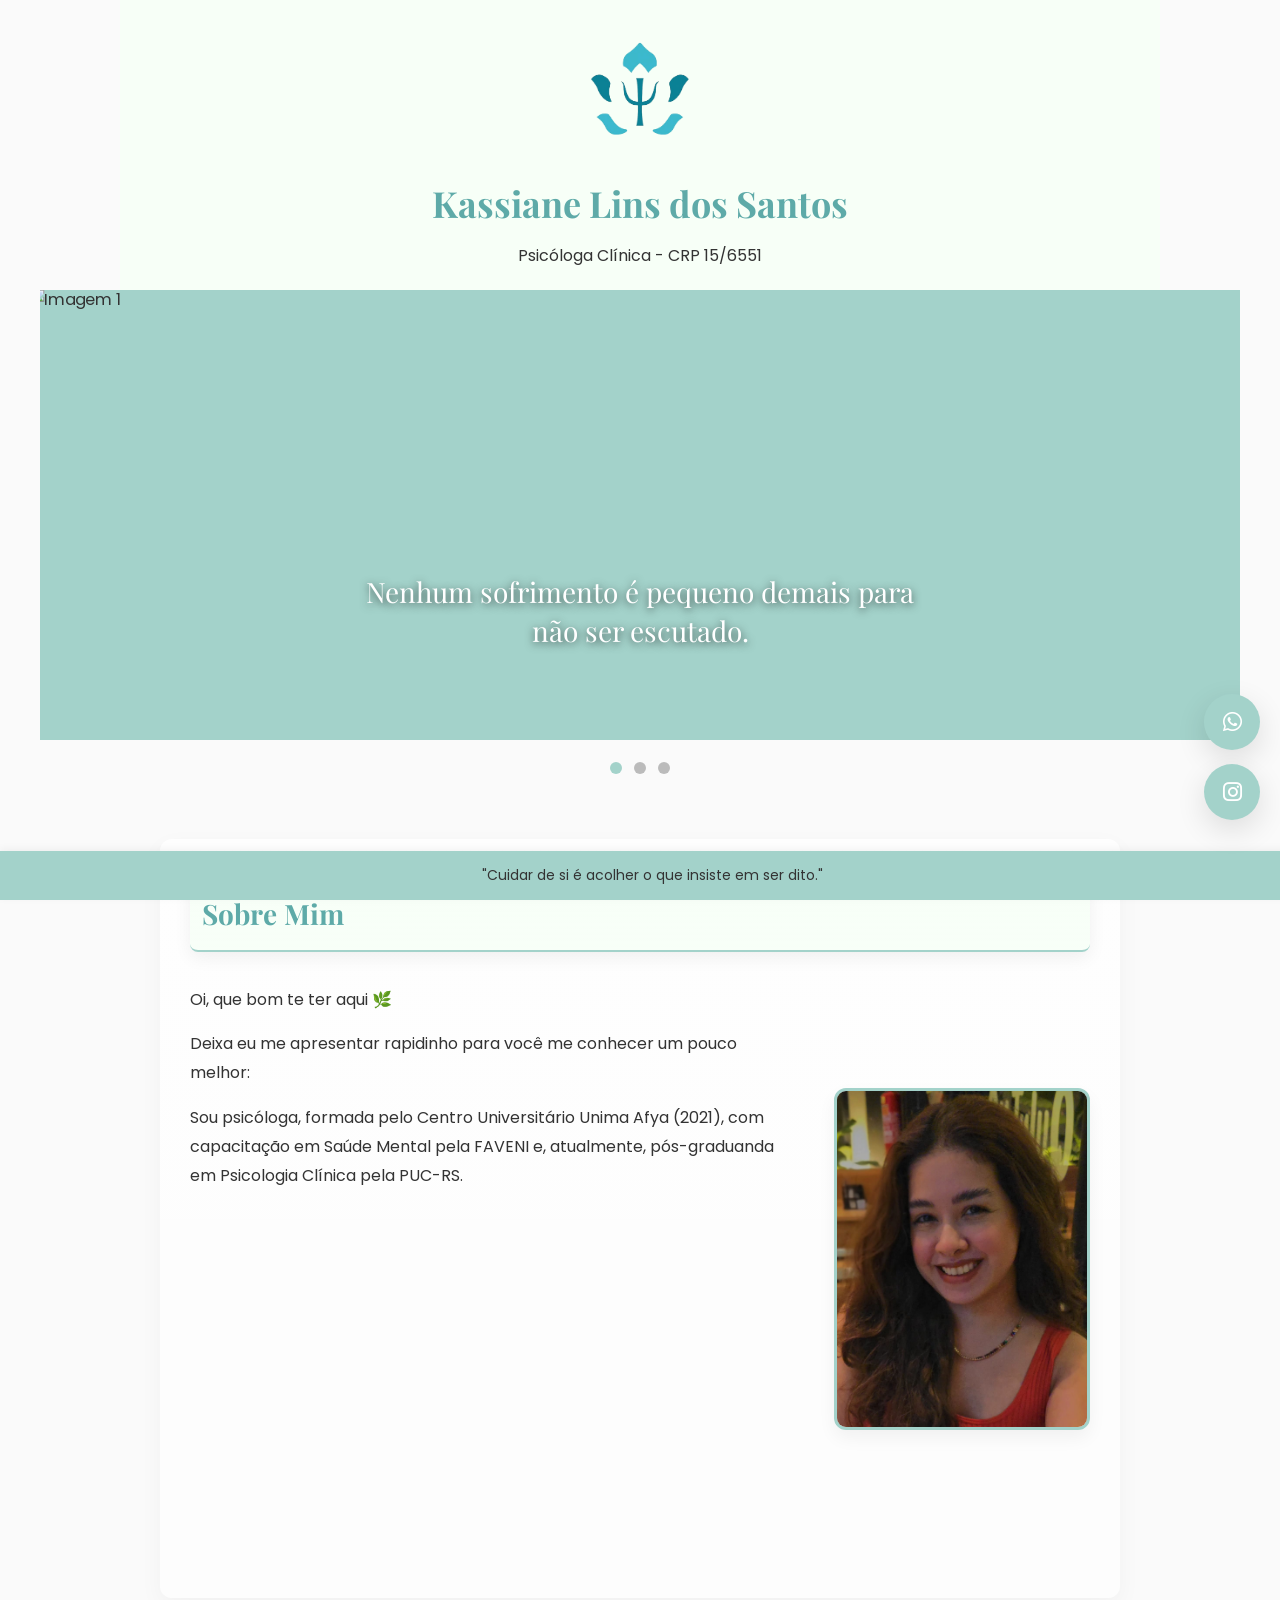
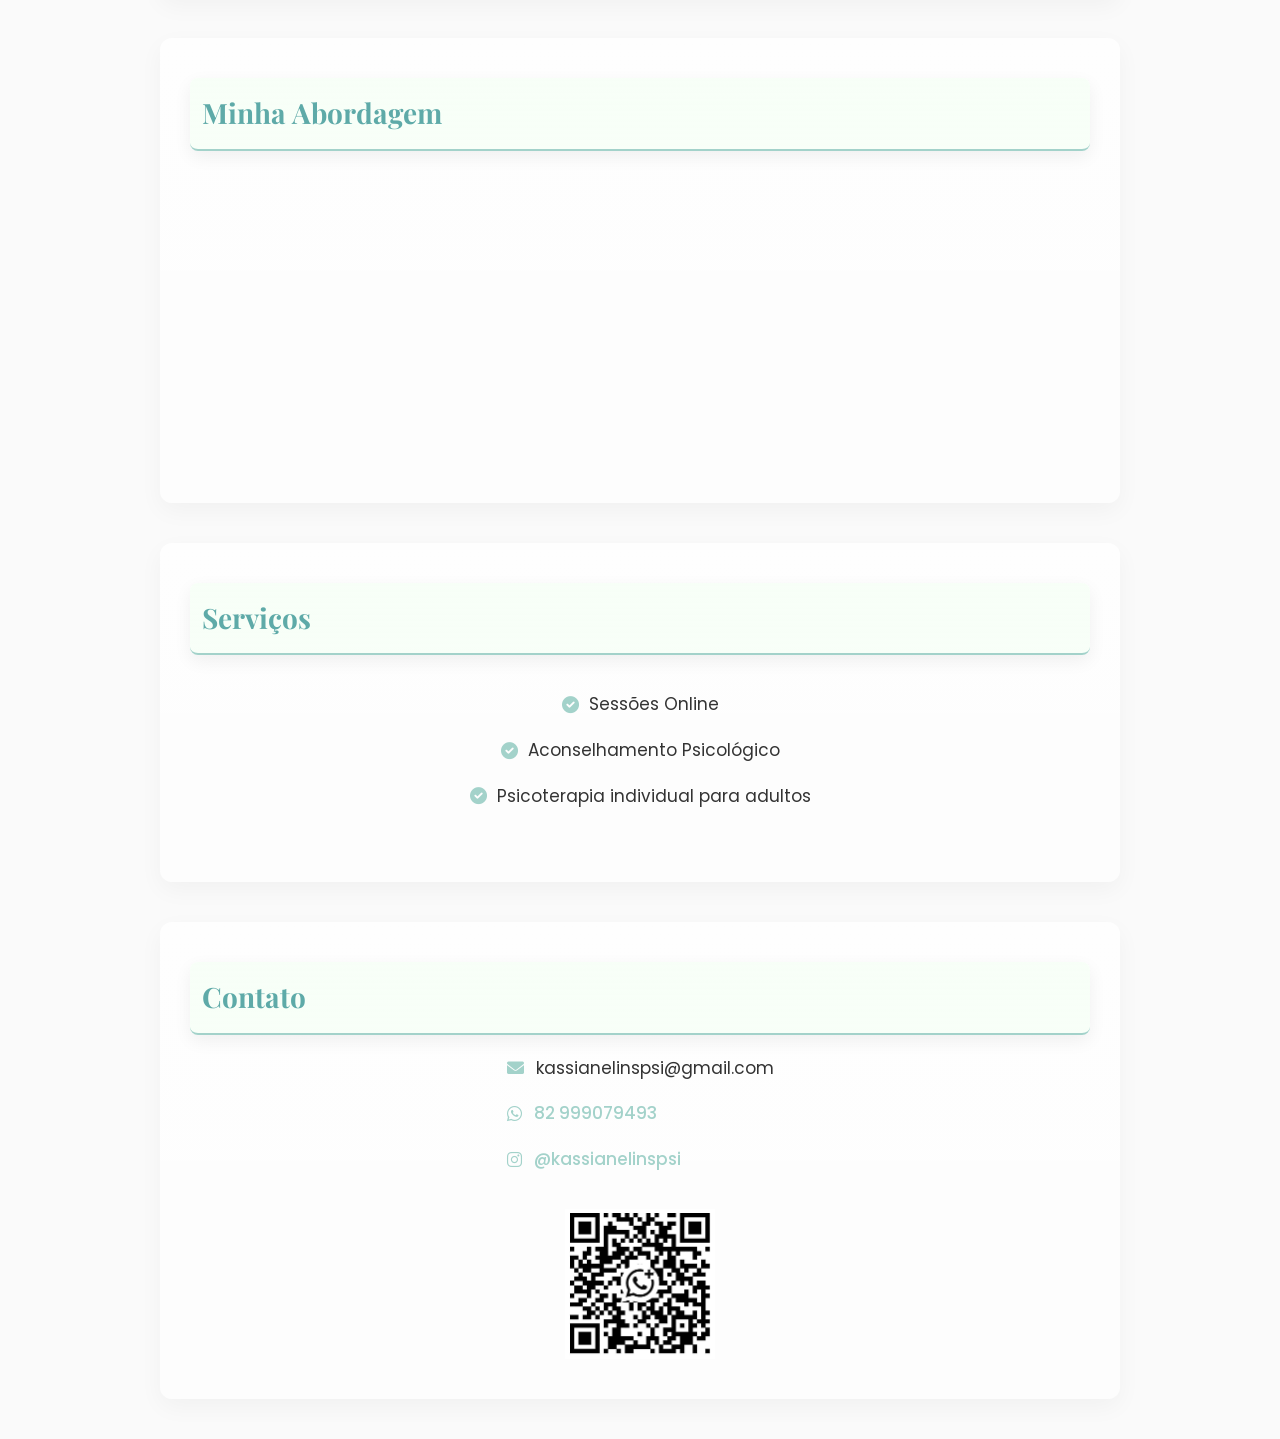
==== commit e968f307: "updt" ====
--- a/index.html
+++ b/index.html
@@ -1,119 +1,144 @@
 <!DOCTYPE html>
 <html lang="pt-br">
 <head>
-<!-- Google tag (gtag.js) -->
-<script async src="https://www.googletagmanager.com/gtag/js?id=AW-17583086967"></script>
-<script>
-  window.dataLayer = window.dataLayer || [];
-  function gtag(){dataLayer.push(arguments);}
-  gtag('js', new Date());
-  gtag('config', 'AW-17583086967');
-</script>
+  <!-- Google tag (gtag.js) -->
+  <script async src="https://www.googletagmanager.com/gtag/js?id=AW-17583086967"></script>
+  <script>
+    window.dataLayer = window.dataLayer || [];
+    function gtag(){dataLayer.push(arguments);}
+    gtag('js', new Date());
+    gtag('config', 'AW-17583086967');
+  </script>
 
-    
-    <meta charset="UTF-8" />
-    <meta name="viewport" content="width=device-width, initial-scale=1.0"/>
-    <title>Kassiane Lins – Psicóloga Clínica</title>
+  <meta charset="UTF-8" />
+  <meta name="viewport" content="width=device-width, initial-scale=1.0"/>
+  <title>Kassiane Lins – Psicóloga Clínica</title>
 
-    <link rel="stylesheet" href="css/style.css">
-
-    <link href="https://fonts.googleapis.com/css2?family=Poppins:wght@300;400;500;600;700&family=Playfair+Display:ital,wght@0,400;0,700;1,400&display=swap" rel="stylesheet">
-    <link rel="stylesheet" href="https://cdnjs.cloudflare.com/ajax/libs/font-awesome/6.0.0-beta3/css/all.min.css">
+  <link rel="stylesheet" href="css/style.css">
+  <link href="https://fonts.googleapis.com/css2?family=Poppins:wght@300;400;500;600;700&family=Playfair+Display:ital,wght@0,400;0,700;1,400&display=swap" rel="stylesheet">
+  <link rel="stylesheet" href="https://cdnjs.cloudflare.com/ajax/libs/font-awesome/6.0.0-beta3/css/all.min.css">
 </head>
 <body>
 
-    <div class="header-placeholder" id="header-placeholder"></div>
-    <div class="header" id="header" data-keep-floating="1">
-        <img src="imagens/logo.png" alt="Logo Kassiane Lins Psicóloga" width="100" height="100" class="logo">
-        <h1>Kassiane Lins dos Santos</h1>
-        <p>Psicóloga Clínica - CRP 15/6551</p>
+  <div class="header-placeholder" id="header-placeholder"></div>
+  <div class="header" id="header" data-keep-floating="1">
+    <img src="imagens/logo.png" alt="Logo Kassiane Lins Psicóloga" width="100" height="100" class="logo">
+    <h1>Kassiane Lins dos Santos</h1>
+    <p>Psicóloga Clínica - CRP 15/6551</p>
+  </div>
+
+  <main>
+    <div class="slideshow-container">
+      <div class="mySlides">
+        <img src="https://picsum.photos/1200/450?random=1" alt="Imagem 1">
+        <div class="text">Nenhum sofrimento é pequeno demais para não ser escutado.</div>
+      </div>
+      <div class="mySlides">
+        <img src="https://picsum.photos/1200/450?random=2" alt="Imagem 2">
+        <div class="text">Todo sujeito merece um espaço para dizer de si.</div>
+      </div>
+      <div class="mySlides">
+        <img src="https://picsum.photos/1200/450?random=3" alt="Imagem 3">
+        <div class="text">Na fala, cada um pode encontrar novos caminhos para viver.</div>
+      </div>
     </div>
 
-    <main>
-        <div class="slideshow-container">
-            <div class="mySlides">
-                <img src="https://picsum.photos/1200/450?random=1" alt="Imagem 1">
-                <div class="text">Nenhum sofrimento é pequeno demais para não ser escutado.</div>
-            </div>
-            <div class="mySlides">
-                <img src="https://picsum.photos/1200/450?random=2" alt="Imagem 2">
-                <div class="text">Todo sujeito merece um espaço para dizer de si.</div>
-            </div>
-            <div class="mySlides">
-                <img src="https://picsum.photos/1200/450?random=3" alt="Imagem 3">
-                <div class="text">Na fala, cada um pode encontrar novos caminhos para viver.</div>
-            </div>
-        </div>
-
-        <div class="dot-container">
-            <span class="dot" onclick="currentSlide(1)"></span>
-            <span class="dot" onclick="currentSlide(2)"></span>
-            <span class="dot" onclick="currentSlide(3)"></span>
-        </div>
-
-        <section id="sobre">
-            <h2>Sobre Mim</h2>
-            <div class="section-sobre-content">
-                <div class="section-sobre-text">
-                    <p class="typing-text">Oi, que bom te ter aqui 🌿</p>
-                    <p class="typing-text">Deixa eu me apresentar rapidinho para você me conhecer um pouco melhor:</p>
-                    <p class="typing-text">Sou psicóloga, formada pelo Centro Universitário Unima Afya (2021), com capacitação em Saúde Mental pela FAVENI e, atualmente, pós-graduanda em Psicologia Clínica pela PUC-RS.</p>
-                    <p class="typing-text">Gosto de pensar o cuidado como um encontro, um espaço de escuta, acolhimento e reconexão. Acredito que o processo terapêutico nos ajuda a olhar para dentro com mais gentileza e a seguir em direção ao que faz sentido.</p>
-                    <p class="typing-text">Já morei por um tempo em outro país e trago dessa experiência um olhar interessado e aberto para as diferentes formas de ser e de estar no mundo.</p>
-                    <p class="typing-text">Atendo on-line, para qualquer lugar do Brasil e do mundo, em português e espanhol.</p>
-                    <p class="typing-text">Vamos começar? 💬</p>
-                </div>
-                <div class="section-sobre-image">
-                    <img src="imagens/kassi-perfil.jpeg" alt="Perfil de Kassiane Lins" width="250" height="300" class="profile-img">
-                </div>
-            </div>
-        </section>
-
-        <section id="abordagem">
-            <h2>Minha Abordagem</h2>
-            <div class="section-content-centered">
-                <p class="typing-text">Dedico-me ao atendimento clínico de adultos, oferecendo um espaço de escuta que considera a singularidade de cada sujeito. Entendo que todo sofrimento merece ser acolhido e que, muitas vezes, é nos detalhes do que se diz que se revelam sentidos importantes sobre a vida de cada uno.</p>
-                <p class="typing-text">A psicanálise parte da ideia de que o inconsciente se manifesta na fala, nos sintomas e nos impasses que encontramos ao longo da vida. Meu trabalho é acompanhar o sujeito nesse percurso, possibilitando que encontre novas formas de se implicar em sua história e de lidar com aquilo que o faz sofrer.</p>
-            </div>
-        </section>
-
-        <section id="servicos">
-            <h2>Serviços</h2>
-            <div class="section-content-centered">
-                <ul>
-                    <li><i class="fas fa-check-circle"></i> Sessões Online</li>
-                    <li><i class="fas fa-check-circle"></i> Aconselhamento Psicológico</li>
-                    <li><i class="fas fa-check-circle"></i> Psicoterapia individual para adultos</li>
-                </ul>
-            </div>
-        </section>
-
-        <section id="contato">
-            <h2>Contato</h2>
-            <div class="section-content-centered">
-                <ul>
-                    <li><i class="fas fa-envelope"></i> kassianelinspsi@gmail.com</li>
-                    <li><i class="fab fa-whatsapp"></i> 82 999079493</li>
-                    <li><i class="fab fa-instagram"></i> <a href="https://www.instagram.com/kassianelinspsi/" target="_blank" rel="noopener"> @kassianelinspsi</a></li>
-                </ul>
-                <img src="imagens/qrcode.jpg" alt="QR CODE do WhatsApp" width="150" style="margin-top: 20px;">
-            </div>
-        </section>
-    </main>
-
-    <div class="floating-buttons" data-keep-floating="1" aria-hidden="false">
-        <a href="https://wa.me/5582999079493" target="_blank" class="whatsapp" title="WhatsApp" aria-label="WhatsApp" data-keep-floating="1" rel="noopener">
-            <i class="fab fa-whatsapp" aria-hidden="true"></i>
-        </a>
-        <a href="https://www.instagram.com/kassianelinspsi/" target="_blank" class="instagram" title="Instagram" aria-label="Instagram" data-keep-floating="1" rel="noopener">
-            <i class="fab fa-instagram" aria-hidden="true"></i>
-        </a>
+    <div class="dot-container">
+      <span class="dot" onclick="currentSlide(1)"></span>
+      <span class="dot" onclick="currentSlide(2)"></span>
+      <span class="dot" onclick="currentSlide(3)"></span>
     </div>
 
-    <footer>
-        <p>"Cuidar de si é acolher o que insiste em ser dito."</p>
-    </footer>
+    <section id="sobre">
+      <h2>Sobre Mim</h2>
+      <div class="section-sobre-content">
+        <div class="section-sobre-text">
+          <p class="typing-text">Oi, que bom te ter aqui 🌿</p>
+          <p class="typing-text">Deixa eu me apresentar rapidinho para você me conhecer um pouco melhor:</p>
+          <p class="typing-text">Sou psicóloga, formada pelo Centro Universitário Unima Afya (2021), com capacitação em Saúde Mental pela FAVENI e, atualmente, pós-graduanda em Psicologia Clínica pela PUC-RS.</p>
+          <p class="typing-text">Gosto de pensar o cuidado como um encontro, um espaço de escuta, acolhimento e reconexão. Acredito que o processo terapêutico nos ajuda a olhar para dentro com mais gentileza e a seguir em direção ao que faz sentido.</p>
+          <p class="typing-text">Já morei por um tempo em outro país e trago dessa experiência um olhar interessado e aberto para as diferentes formas de ser e de estar no mundo.</p>
+          <p class="typing-text">Atendo on-line, para qualquer lugar do Brasil e do mundo, em português e espanhol.</p>
+          <p class="typing-text">Vamos começar? 💬</p>
+        </div>
+        <div class="section-sobre-image">
+          <img src="imagens/kassi-perfil.jpeg" alt="Perfil de Kassiane Lins" width="250" height="300" class="profile-img">
+        </div>
+      </div>
+    </section>
 
-    <script src="javascript/script.js" defer></script>
+    <section id="abordagem">
+      <h2>Minha Abordagem</h2>
+      <div class="section-content-centered">
+        <p class="typing-text">Dedico-me ao atendimento clínico de adultos, oferecendo um espaço de escuta que considera a singularidade de cada sujeito. Entendo que todo sofrimento merece ser acolhido e que, muitas vezes, é nos detalhes do que se diz que se revelam sentidos importantes sobre a vida de cada uno.</p>
+        <p class="typing-text">A psicanálise parte da ideia de que o inconsciente se manifesta na fala, nos sintomas e nos impasses que encontramos ao longo da vida. Meu trabalho é acompanhar o sujeito nesse percurso, possibilitando que encontre novas formas de se implicar em sua história e de lidar com aquilo que o faz sofrer.</p>
+      </div>
+    </section>
+
+    <section id="servicos">
+      <h2>Serviços</h2>
+      <div class="section-content-centered">
+        <ul>
+          <li><i class="fas fa-check-circle"></i> Sessões Online</li>
+          <li><i class="fas fa-check-circle"></i> Aconselhamento Psicológico</li>
+          <li><i class="fas fa-check-circle"></i> Psicoterapia individual para adultos</li>
+        </ul>
+      </div>
+    </section>
+
+    <section id="contato">
+      <h2>Contato</h2>
+      <div class="section-content-centered">
+        <ul>
+          <li><i class="fas fa-envelope"></i> kassianelinspsi@gmail.com</li>
+          <li><i class="fab fa-whatsapp"></i> 
+            <a href="https://api.whatsapp.com/send?phone=5582999079493&text=Ol%C3%A1%2C%20gostaria%20de%20mais%20informa%C3%A7%C3%B5es"
+               target="_blank"
+               rel="noopener"
+               onclick="gtag('event', 'conversion', {'send_to': 'AW-17583086967/WHATSAPP_CLICK_ID'});">
+               82 999079493
+            </a>
+          </li>
+          <li><i class="fab fa-instagram"></i> 
+            <a href="https://www.instagram.com/kassianelinspsi/" 
+               target="_blank" 
+               rel="noopener"
+               onclick="gtag('event', 'conversion', {'send_to': 'AW-17583086967/INSTAGRAM_CLICK_ID'});">
+               @kassianelinspsi
+            </a>
+          </li>
+        </ul>
+        <img src="imagens/qrcode.jpg" alt="QR CODE do WhatsApp" width="150" style="margin-top: 20px;">
+      </div>
+    </section>
+  </main>
+
+  <div class="floating-buttons" data-keep-floating="1" aria-hidden="false">
+    <a href="https://api.whatsapp.com/send?phone=5582999079493&text=Ol%C3%A1%2C%20gostaria%20de%20mais%20informa%C3%A7%C3%B5es"
+       target="_blank"
+       class="whatsapp"
+       title="WhatsApp"
+       aria-label="WhatsApp"
+       rel="noopener"
+       onclick="gtag('event', 'conversion', {'send_to': 'AW-17583086967/WHATSAPP_CLICK_ID'});">
+      <i class="fab fa-whatsapp" aria-hidden="true"></i>
+    </a>
+
+    <a href="https://www.instagram.com/kassianelinspsi/"
+       target="_blank"
+       class="instagram"
+       title="Instagram"
+       aria-label="Instagram"
+       rel="noopener"
+       onclick="gtag('event', 'conversion', {'send_to': 'AW-17583086967/INSTAGRAM_CLICK_ID'});">
+      <i class="fab fa-instagram" aria-hidden="true"></i>
+    </a>
+  </div>
+
+  <footer>
+    <p>"Cuidar de si é acolher o que insiste em ser dito."</p>
+  </footer>
+
+  <script src="javascript/script.js" defer></script>
 </body>
 </html>
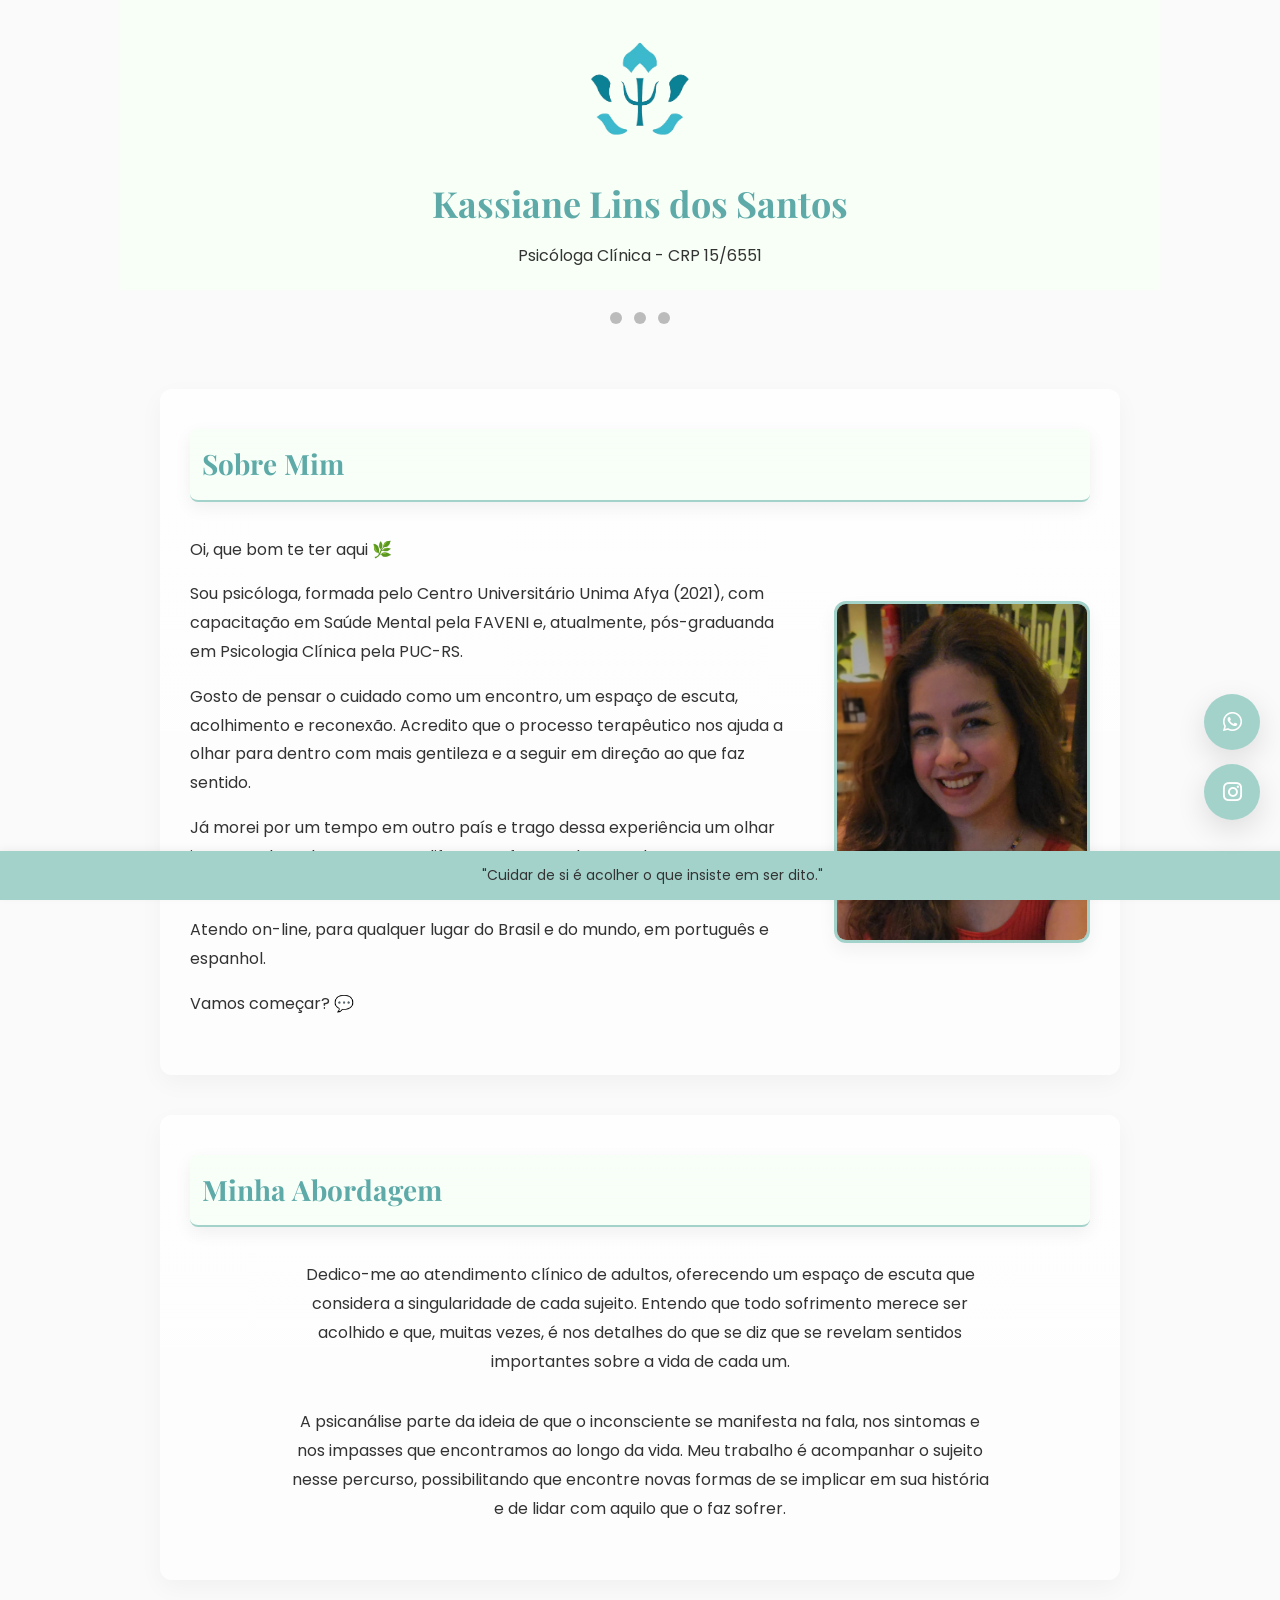
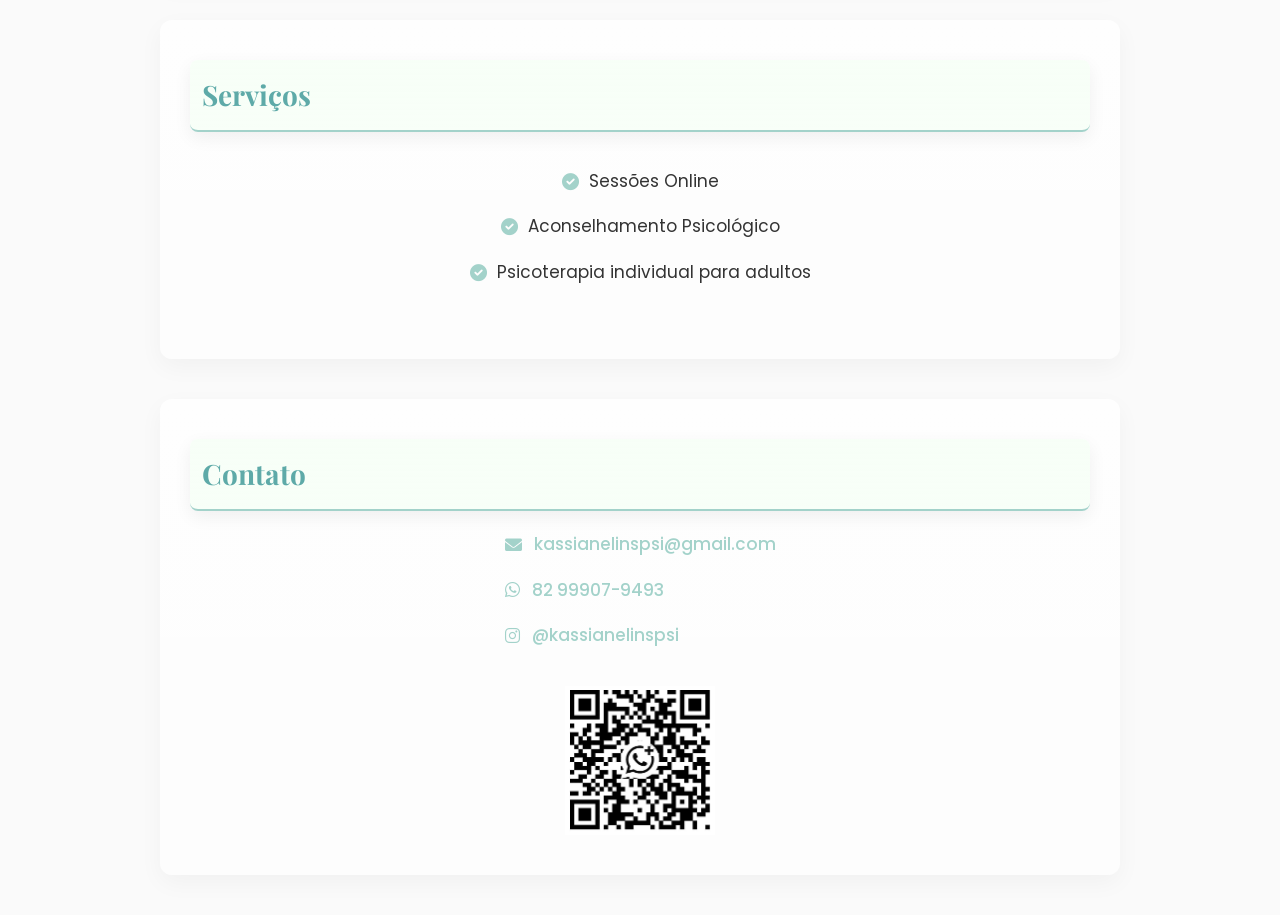
==== commit 29aec5e6: "scpt" ====
--- a/index.html
+++ b/index.html
@@ -5,14 +5,33 @@
   <script async src="https://www.googletagmanager.com/gtag/js?id=AW-17583086967"></script>
   <script>
     window.dataLayer = window.dataLayer || [];
-    function gtag(){dataLayer.push(arguments);}
+    function gtag(){ dataLayer.push(arguments); }
     gtag('js', new Date());
     gtag('config', 'AW-17583086967');
+  </script>
+
+  <!-- Função de conversão (Google Ads) -->
+  <script>
+    function gtag_report_conversion(url) {
+      var callback = function() {
+        if (typeof(url) !== 'undefined') {
+          window.location = url;
+        }
+      };
+      gtag('event', 'conversion', {
+        'send_to': 'AW-17583086967/QC1zCLHetbEbEPe6osBB',
+        'value': 1.0,
+        'currency': 'BRL',
+        'event_callback': callback
+      });
+      return false;
+    }
   </script>
 
   <meta charset="UTF-8" />
   <meta name="viewport" content="width=device-width, initial-scale=1.0"/>
   <title>Kassiane Lins – Psicóloga Clínica</title>
+  <meta name="description" content="Atendimento psicológico online com Kassiane Lins, Psicóloga Clínica (CRP 15/6551). Espaço de escuta, acolhimento e reconexão para adultos.">
 
   <link rel="stylesheet" href="css/style.css">
   <link href="https://fonts.googleapis.com/css2?family=Poppins:wght@300;400;500;600;700&family=Playfair+Display:ital,wght@0,400;0,700;1,400&display=swap" rel="stylesheet">
@@ -20,25 +39,25 @@
 </head>
 <body>
 
-  <div class="header-placeholder" id="header-placeholder"></div>
-  <div class="header" id="header" data-keep-floating="1">
+  <header class="header" id="header" data-keep-floating="1">
     <img src="imagens/logo.png" alt="Logo Kassiane Lins Psicóloga" width="100" height="100" class="logo">
     <h1>Kassiane Lins dos Santos</h1>
     <p>Psicóloga Clínica - CRP 15/6551</p>
-  </div>
+  </header>
 
   <main>
+    <!-- Slideshow -->
     <div class="slideshow-container">
       <div class="mySlides">
-        <img src="https://picsum.photos/1200/450?random=1" alt="Imagem 1">
+        <img src="https://picsum.photos/1200/450?random=1" alt="Imagem de paisagem ilustrativa">
         <div class="text">Nenhum sofrimento é pequeno demais para não ser escutado.</div>
       </div>
       <div class="mySlides">
-        <img src="https://picsum.photos/1200/450?random=2" alt="Imagem 2">
+        <img src="https://picsum.photos/1200/450?random=2" alt="Imagem inspiradora de tranquilidade">
         <div class="text">Todo sujeito merece um espaço para dizer de si.</div>
       </div>
       <div class="mySlides">
-        <img src="https://picsum.photos/1200/450?random=3" alt="Imagem 3">
+        <img src="https://picsum.photos/1200/450?random=3" alt="Imagem de bem-estar emocional">
         <div class="text">Na fala, cada um pode encontrar novos caminhos para viver.</div>
       </div>
     </div>
@@ -49,32 +68,34 @@
       <span class="dot" onclick="currentSlide(3)"></span>
     </div>
 
+    <!-- Seção Sobre -->
     <section id="sobre">
       <h2>Sobre Mim</h2>
       <div class="section-sobre-content">
         <div class="section-sobre-text">
-          <p class="typing-text">Oi, que bom te ter aqui 🌿</p>
-          <p class="typing-text">Deixa eu me apresentar rapidinho para você me conhecer um pouco melhor:</p>
-          <p class="typing-text">Sou psicóloga, formada pelo Centro Universitário Unima Afya (2021), com capacitação em Saúde Mental pela FAVENI e, atualmente, pós-graduanda em Psicologia Clínica pela PUC-RS.</p>
-          <p class="typing-text">Gosto de pensar o cuidado como um encontro, um espaço de escuta, acolhimento e reconexão. Acredito que o processo terapêutico nos ajuda a olhar para dentro com mais gentileza e a seguir em direção ao que faz sentido.</p>
-          <p class="typing-text">Já morei por um tempo em outro país e trago dessa experiência um olhar interessado e aberto para as diferentes formas de ser e de estar no mundo.</p>
-          <p class="typing-text">Atendo on-line, para qualquer lugar do Brasil e do mundo, em português e espanhol.</p>
-          <p class="typing-text">Vamos começar? 💬</p>
+          <p>Oi, que bom te ter aqui 🌿</p>
+          <p>Sou psicóloga, formada pelo Centro Universitário Unima Afya (2021), com capacitação em Saúde Mental pela FAVENI e, atualmente, pós-graduanda em Psicologia Clínica pela PUC-RS.</p>
+          <p>Gosto de pensar o cuidado como um encontro, um espaço de escuta, acolhimento e reconexão. Acredito que o processo terapêutico nos ajuda a olhar para dentro com mais gentileza e a seguir em direção ao que faz sentido.</p>
+          <p>Já morei por um tempo em outro país e trago dessa experiência um olhar interessado e aberto para as diferentes formas de ser e de estar no mundo.</p>
+          <p>Atendo on-line, para qualquer lugar do Brasil e do mundo, em português e espanhol.</p>
+          <p>Vamos começar? 💬</p>
         </div>
         <div class="section-sobre-image">
-          <img src="imagens/kassi-perfil.jpeg" alt="Perfil de Kassiane Lins" width="250" height="300" class="profile-img">
+          <img src="imagens/kassi-perfil.jpeg" alt="Foto de Kassiane Lins" width="250" height="300" class="profile-img">
         </div>
       </div>
     </section>
 
+    <!-- Seção Abordagem -->
     <section id="abordagem">
       <h2>Minha Abordagem</h2>
       <div class="section-content-centered">
-        <p class="typing-text">Dedico-me ao atendimento clínico de adultos, oferecendo um espaço de escuta que considera a singularidade de cada sujeito. Entendo que todo sofrimento merece ser acolhido e que, muitas vezes, é nos detalhes do que se diz que se revelam sentidos importantes sobre a vida de cada uno.</p>
-        <p class="typing-text">A psicanálise parte da ideia de que o inconsciente se manifesta na fala, nos sintomas e nos impasses que encontramos ao longo da vida. Meu trabalho é acompanhar o sujeito nesse percurso, possibilitando que encontre novas formas de se implicar em sua história e de lidar com aquilo que o faz sofrer.</p>
+        <p>Dedico-me ao atendimento clínico de adultos, oferecendo um espaço de escuta que considera a singularidade de cada sujeito. Entendo que todo sofrimento merece ser acolhido e que, muitas vezes, é nos detalhes do que se diz que se revelam sentidos importantes sobre a vida de cada um.</p>
+        <p>A psicanálise parte da ideia de que o inconsciente se manifesta na fala, nos sintomas e nos impasses que encontramos ao longo da vida. Meu trabalho é acompanhar o sujeito nesse percurso, possibilitando que encontre novas formas de se implicar em sua história e de lidar com aquilo que o faz sofrer.</p>
       </div>
     </section>
 
+    <!-- Seção Serviços -->
     <section id="servicos">
       <h2>Serviços</h2>
       <div class="section-content-centered">
@@ -86,51 +107,55 @@
       </div>
     </section>
 
+    <!-- Seção Contato -->
     <section id="contato">
       <h2>Contato</h2>
       <div class="section-content-centered">
         <ul>
-          <li><i class="fas fa-envelope"></i> kassianelinspsi@gmail.com</li>
-          <li><i class="fab fa-whatsapp"></i> 
-            <a href="https://api.whatsapp.com/send?phone=5582999079493&text=Ol%C3%A1%2C%20gostaria%20de%20mais%20informa%C3%A7%C3%B5es"
+          <li><i class="fas fa-envelope"></i> <a href="mailto:kassianelinspsi@gmail.com">kassianelinspsi@gmail.com</a></li>
+          <li>
+            <i class="fab fa-whatsapp"></i>
+            <a href="https://api.whatsapp.com/send?phone=5582999079493&text=Ol%C3%A1,%20gostaria%20de%20mais%20informa%C3%A7%C3%B5es"
                target="_blank"
                rel="noopener"
-               onclick="gtag('event', 'conversion', {'send_to': 'AW-17583086967/WHATSAPP_CLICK_ID'});">
-               82 999079493
+               onclick="return gtag_report_conversion('https://api.whatsapp.com/send?phone=5582999079493&text=Ol%C3%A1,%20gostaria%20de%20mais%20informa%C3%A7%C3%B5es');">
+               82 99907-9493
             </a>
           </li>
-          <li><i class="fab fa-instagram"></i> 
-            <a href="https://www.instagram.com/kassianelinspsi/" 
-               target="_blank" 
+          <li>
+            <i class="fab fa-instagram"></i>
+            <a href="https://www.instagram.com/kassianelinspsi/"
+               target="_blank"
                rel="noopener"
-               onclick="gtag('event', 'conversion', {'send_to': 'AW-17583086967/INSTAGRAM_CLICK_ID'});">
+               onclick="return gtag_report_conversion('https://www.instagram.com/kassianelinspsi/');">
                @kassianelinspsi
             </a>
           </li>
         </ul>
-        <img src="imagens/qrcode.jpg" alt="QR CODE do WhatsApp" width="150" style="margin-top: 20px;">
+        <img src="imagens/qrcode.jpg" alt="QR Code do WhatsApp" width="150" style="margin-top: 20px;">
       </div>
     </section>
   </main>
 
+  <!-- Botões flutuantes -->
   <div class="floating-buttons" data-keep-floating="1" aria-hidden="false">
-    <a href="https://api.whatsapp.com/send?phone=5582999079493&text=Ol%C3%A1%2C%20gostaria%20de%20mais%20informa%C3%A7%C3%B5es"
+    <a href="https://api.whatsapp.com/send?phone=5582999079493&text=Ol%C3%A1,%20gostaria%20de%20mais%20informa%C3%A7%C3%B5es"
+       class="whatsapp"
        target="_blank"
-       class="whatsapp"
        title="WhatsApp"
        aria-label="WhatsApp"
        rel="noopener"
-       onclick="gtag('event', 'conversion', {'send_to': 'AW-17583086967/WHATSAPP_CLICK_ID'});">
+       onclick="return gtag_report_conversion('https://api.whatsapp.com/send?phone=5582999079493&text=Ol%C3%A1,%20gostaria%20de%20mais%20informa%C3%A7%C3%B5es');">
       <i class="fab fa-whatsapp" aria-hidden="true"></i>
     </a>
 
     <a href="https://www.instagram.com/kassianelinspsi/"
+       class="instagram"
        target="_blank"
-       class="instagram"
        title="Instagram"
        aria-label="Instagram"
        rel="noopener"
-       onclick="gtag('event', 'conversion', {'send_to': 'AW-17583086967/INSTAGRAM_CLICK_ID'});">
+       onclick="return gtag_report_conversion('https://www.instagram.com/kassianelinspsi/');">
       <i class="fab fa-instagram" aria-hidden="true"></i>
     </a>
   </div>
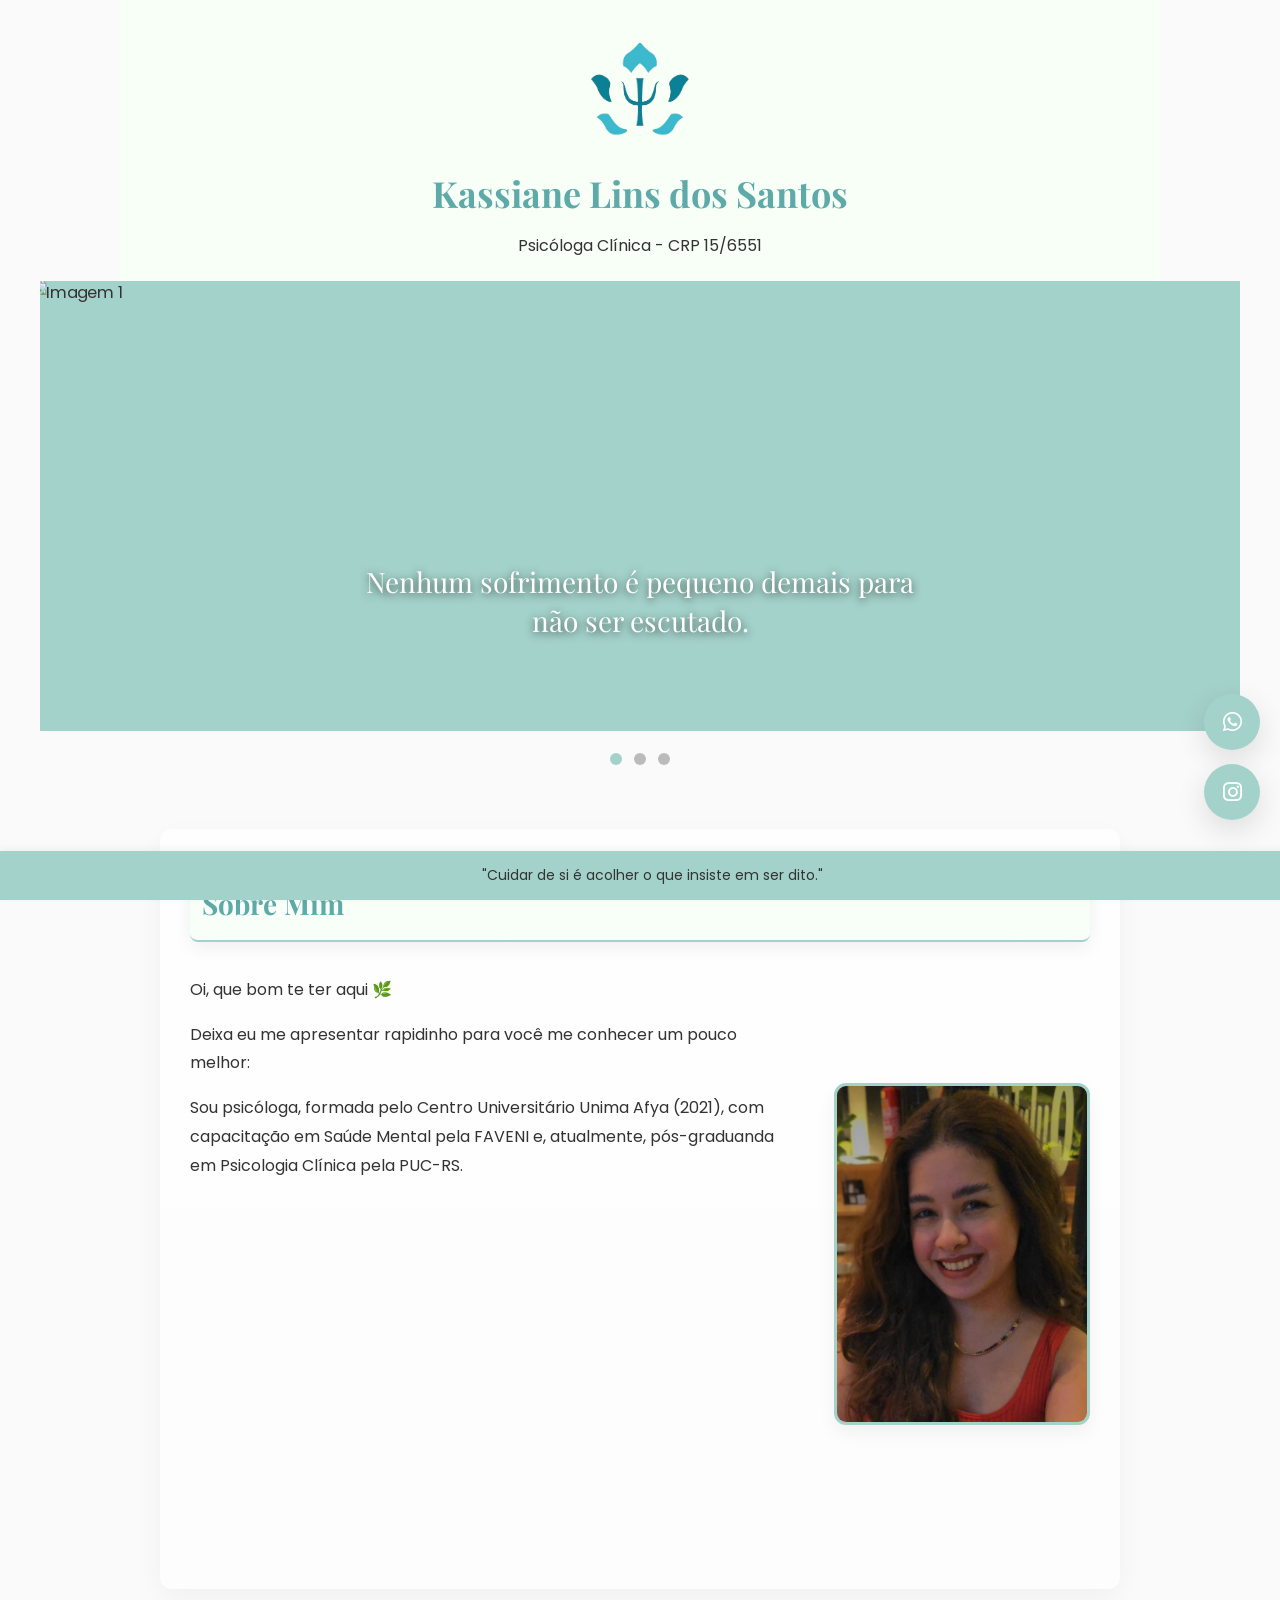
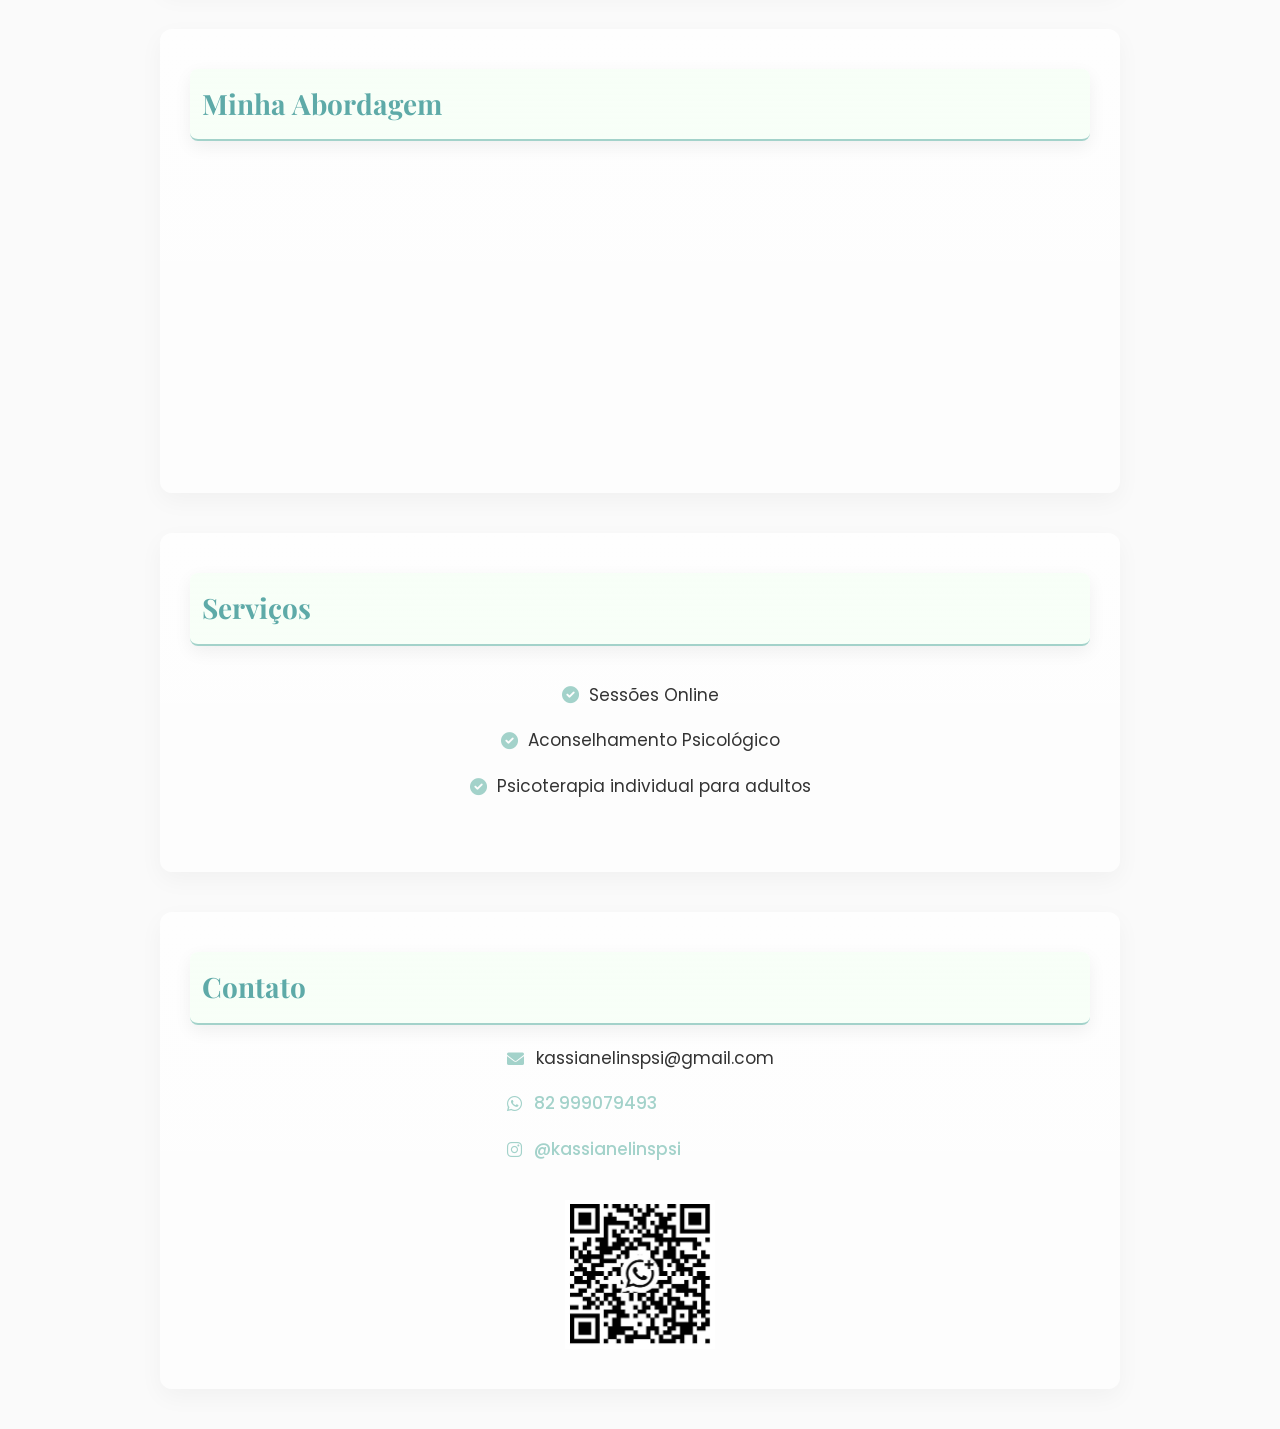
==== commit 5fe93ac9: "Update index.html" ====
--- a/index.html
+++ b/index.html
@@ -1,3 +1,21 @@
+<!-- Event snippet for Clique de saída conversion page -->
+<script>
+function gtag_report_conversion(url) {
+  var callback = function () {
+    if (typeof(url) != 'undefined') {
+      window.location = url;
+    }
+  };
+  gtag('event', 'conversion', {
+      'send_to': 'AW-17583086967/QC1zCLHetbEbEPe6osBB',
+      'value': 1.0,
+      'currency': 'BRL',
+      'event_callback': callback
+  });
+  return false;
+}
+</script>
+
 <!DOCTYPE html>
 <html lang="pt-br">
 <head>
@@ -5,33 +23,14 @@
   <script async src="https://www.googletagmanager.com/gtag/js?id=AW-17583086967"></script>
   <script>
     window.dataLayer = window.dataLayer || [];
-    function gtag(){ dataLayer.push(arguments); }
+    function gtag(){dataLayer.push(arguments);}
     gtag('js', new Date());
     gtag('config', 'AW-17583086967');
-  </script>
-
-  <!-- Função de conversão (Google Ads) -->
-  <script>
-    function gtag_report_conversion(url) {
-      var callback = function() {
-        if (typeof(url) !== 'undefined') {
-          window.location = url;
-        }
-      };
-      gtag('event', 'conversion', {
-        'send_to': 'AW-17583086967/QC1zCLHetbEbEPe6osBB',
-        'value': 1.0,
-        'currency': 'BRL',
-        'event_callback': callback
-      });
-      return false;
-    }
   </script>
 
   <meta charset="UTF-8" />
   <meta name="viewport" content="width=device-width, initial-scale=1.0"/>
   <title>Kassiane Lins – Psicóloga Clínica</title>
-  <meta name="description" content="Atendimento psicológico online com Kassiane Lins, Psicóloga Clínica (CRP 15/6551). Espaço de escuta, acolhimento e reconexão para adultos.">
 
   <link rel="stylesheet" href="css/style.css">
   <link href="https://fonts.googleapis.com/css2?family=Poppins:wght@300;400;500;600;700&family=Playfair+Display:ital,wght@0,400;0,700;1,400&display=swap" rel="stylesheet">
@@ -39,25 +38,25 @@
 </head>
 <body>
 
-  <header class="header" id="header" data-keep-floating="1">
+  <div class="header-placeholder" id="header-placeholder"></div>
+  <div class="header" id="header" data-keep-floating="1">
     <img src="imagens/logo.png" alt="Logo Kassiane Lins Psicóloga" width="100" height="100" class="logo">
     <h1>Kassiane Lins dos Santos</h1>
     <p>Psicóloga Clínica - CRP 15/6551</p>
-  </header>
+  </div>
 
   <main>
-    <!-- Slideshow -->
     <div class="slideshow-container">
       <div class="mySlides">
-        <img src="https://picsum.photos/1200/450?random=1" alt="Imagem de paisagem ilustrativa">
+        <img src="https://picsum.photos/1200/450?random=1" alt="Imagem 1">
         <div class="text">Nenhum sofrimento é pequeno demais para não ser escutado.</div>
       </div>
       <div class="mySlides">
-        <img src="https://picsum.photos/1200/450?random=2" alt="Imagem inspiradora de tranquilidade">
+        <img src="https://picsum.photos/1200/450?random=2" alt="Imagem 2">
         <div class="text">Todo sujeito merece um espaço para dizer de si.</div>
       </div>
       <div class="mySlides">
-        <img src="https://picsum.photos/1200/450?random=3" alt="Imagem de bem-estar emocional">
+        <img src="https://picsum.photos/1200/450?random=3" alt="Imagem 3">
         <div class="text">Na fala, cada um pode encontrar novos caminhos para viver.</div>
       </div>
     </div>
@@ -68,34 +67,32 @@
       <span class="dot" onclick="currentSlide(3)"></span>
     </div>
 
-    <!-- Seção Sobre -->
     <section id="sobre">
       <h2>Sobre Mim</h2>
       <div class="section-sobre-content">
         <div class="section-sobre-text">
-          <p>Oi, que bom te ter aqui 🌿</p>
-          <p>Sou psicóloga, formada pelo Centro Universitário Unima Afya (2021), com capacitação em Saúde Mental pela FAVENI e, atualmente, pós-graduanda em Psicologia Clínica pela PUC-RS.</p>
-          <p>Gosto de pensar o cuidado como um encontro, um espaço de escuta, acolhimento e reconexão. Acredito que o processo terapêutico nos ajuda a olhar para dentro com mais gentileza e a seguir em direção ao que faz sentido.</p>
-          <p>Já morei por um tempo em outro país e trago dessa experiência um olhar interessado e aberto para as diferentes formas de ser e de estar no mundo.</p>
-          <p>Atendo on-line, para qualquer lugar do Brasil e do mundo, em português e espanhol.</p>
-          <p>Vamos começar? 💬</p>
+          <p class="typing-text">Oi, que bom te ter aqui 🌿</p>
+          <p class="typing-text">Deixa eu me apresentar rapidinho para você me conhecer um pouco melhor:</p>
+          <p class="typing-text">Sou psicóloga, formada pelo Centro Universitário Unima Afya (2021), com capacitação em Saúde Mental pela FAVENI e, atualmente, pós-graduanda em Psicologia Clínica pela PUC-RS.</p>
+          <p class="typing-text">Gosto de pensar o cuidado como um encontro, um espaço de escuta, acolhimento e reconexão. Acredito que o processo terapêutico nos ajuda a olhar para dentro com mais gentileza e a seguir em direção ao que faz sentido.</p>
+          <p class="typing-text">Já morei por um tempo em outro país e trago dessa experiência um olhar interessado e aberto para as diferentes formas de ser e de estar no mundo.</p>
+          <p class="typing-text">Atendo on-line, para qualquer lugar do Brasil e do mundo, em português e espanhol.</p>
+          <p class="typing-text">Vamos começar? 💬</p>
         </div>
         <div class="section-sobre-image">
-          <img src="imagens/kassi-perfil.jpeg" alt="Foto de Kassiane Lins" width="250" height="300" class="profile-img">
+          <img src="imagens/kassi-perfil.jpeg" alt="Perfil de Kassiane Lins" width="250" height="300" class="profile-img">
         </div>
       </div>
     </section>
 
-    <!-- Seção Abordagem -->
     <section id="abordagem">
       <h2>Minha Abordagem</h2>
       <div class="section-content-centered">
-        <p>Dedico-me ao atendimento clínico de adultos, oferecendo um espaço de escuta que considera a singularidade de cada sujeito. Entendo que todo sofrimento merece ser acolhido e que, muitas vezes, é nos detalhes do que se diz que se revelam sentidos importantes sobre a vida de cada um.</p>
-        <p>A psicanálise parte da ideia de que o inconsciente se manifesta na fala, nos sintomas e nos impasses que encontramos ao longo da vida. Meu trabalho é acompanhar o sujeito nesse percurso, possibilitando que encontre novas formas de se implicar em sua história e de lidar com aquilo que o faz sofrer.</p>
+        <p class="typing-text">Dedico-me ao atendimento clínico de adultos, oferecendo um espaço de escuta que considera a singularidade de cada sujeito. Entendo que todo sofrimento merece ser acolhido e que, muitas vezes, é nos detalhes do que se diz que se revelam sentidos importantes sobre a vida de cada um.</p>
+        <p class="typing-text">A psicanálise parte da ideia de que o inconsciente se manifesta na fala, nos sintomas e nos impasses que encontramos ao longo da vida. Meu trabalho é acompanhar o sujeito nesse percurso, possibilitando que encontre novas formas de se implicar em sua história e de lidar com aquilo que o faz sofrer.</p>
       </div>
     </section>
 
-    <!-- Seção Serviços -->
     <section id="servicos">
       <h2>Serviços</h2>
       <div class="section-content-centered">
@@ -107,51 +104,47 @@
       </div>
     </section>
 
-    <!-- Seção Contato -->
     <section id="contato">
       <h2>Contato</h2>
       <div class="section-content-centered">
         <ul>
-          <li><i class="fas fa-envelope"></i> <a href="mailto:kassianelinspsi@gmail.com">kassianelinspsi@gmail.com</a></li>
-          <li>
-            <i class="fab fa-whatsapp"></i>
-            <a href="https://api.whatsapp.com/send?phone=5582999079493&text=Ol%C3%A1,%20gostaria%20de%20mais%20informa%C3%A7%C3%B5es"
+          <li><i class="fas fa-envelope"></i> kassianelinspsi@gmail.com</li>
+          <li><i class="fab fa-whatsapp"></i> 
+            <a href="https://api.whatsapp.com/send?phone=5582999079493&text=Ol%C3%A1%2C%20gostaria%20de%20mais%20informa%C3%A7%C3%B5es"
                target="_blank"
                rel="noopener"
-               onclick="return gtag_report_conversion('https://api.whatsapp.com/send?phone=5582999079493&text=Ol%C3%A1,%20gostaria%20de%20mais%20informa%C3%A7%C3%B5es');">
-               82 99907-9493
+               onclick="return gtag_report_conversion('https://api.whatsapp.com/send?phone=5582999079493&text=Ol%C3%A1%2C%20gostaria%20de%20mais%20informa%C3%A7%C3%B5es');">
+               82 999079493
             </a>
           </li>
-          <li>
-            <i class="fab fa-instagram"></i>
-            <a href="https://www.instagram.com/kassianelinspsi/"
-               target="_blank"
+          <li><i class="fab fa-instagram"></i> 
+            <a href="https://www.instagram.com/kassianelinspsi/" 
+               target="_blank" 
                rel="noopener"
                onclick="return gtag_report_conversion('https://www.instagram.com/kassianelinspsi/');">
                @kassianelinspsi
             </a>
           </li>
         </ul>
-        <img src="imagens/qrcode.jpg" alt="QR Code do WhatsApp" width="150" style="margin-top: 20px;">
+        <img src="imagens/qrcode.jpg" alt="QR CODE do WhatsApp" width="150" style="margin-top: 20px;">
       </div>
     </section>
   </main>
 
-  <!-- Botões flutuantes -->
   <div class="floating-buttons" data-keep-floating="1" aria-hidden="false">
-    <a href="https://api.whatsapp.com/send?phone=5582999079493&text=Ol%C3%A1,%20gostaria%20de%20mais%20informa%C3%A7%C3%B5es"
+    <a href="https://api.whatsapp.com/send?phone=5582999079493&text=Ol%C3%A1%2C%20gostaria%20de%20mais%20informa%C3%A7%C3%B5es"
+       target="_blank"
        class="whatsapp"
-       target="_blank"
        title="WhatsApp"
        aria-label="WhatsApp"
        rel="noopener"
-       onclick="return gtag_report_conversion('https://api.whatsapp.com/send?phone=5582999079493&text=Ol%C3%A1,%20gostaria%20de%20mais%20informa%C3%A7%C3%B5es');">
+       onclick="return gtag_report_conversion('https://api.whatsapp.com/send?phone=5582999079493&text=Ol%C3%A1%2C%20gostaria%20de%20mais%20informa%C3%A7%C3%B5es');">
       <i class="fab fa-whatsapp" aria-hidden="true"></i>
     </a>
 
     <a href="https://www.instagram.com/kassianelinspsi/"
+       target="_blank"
        class="instagram"
-       target="_blank"
        title="Instagram"
        aria-label="Instagram"
        rel="noopener"
